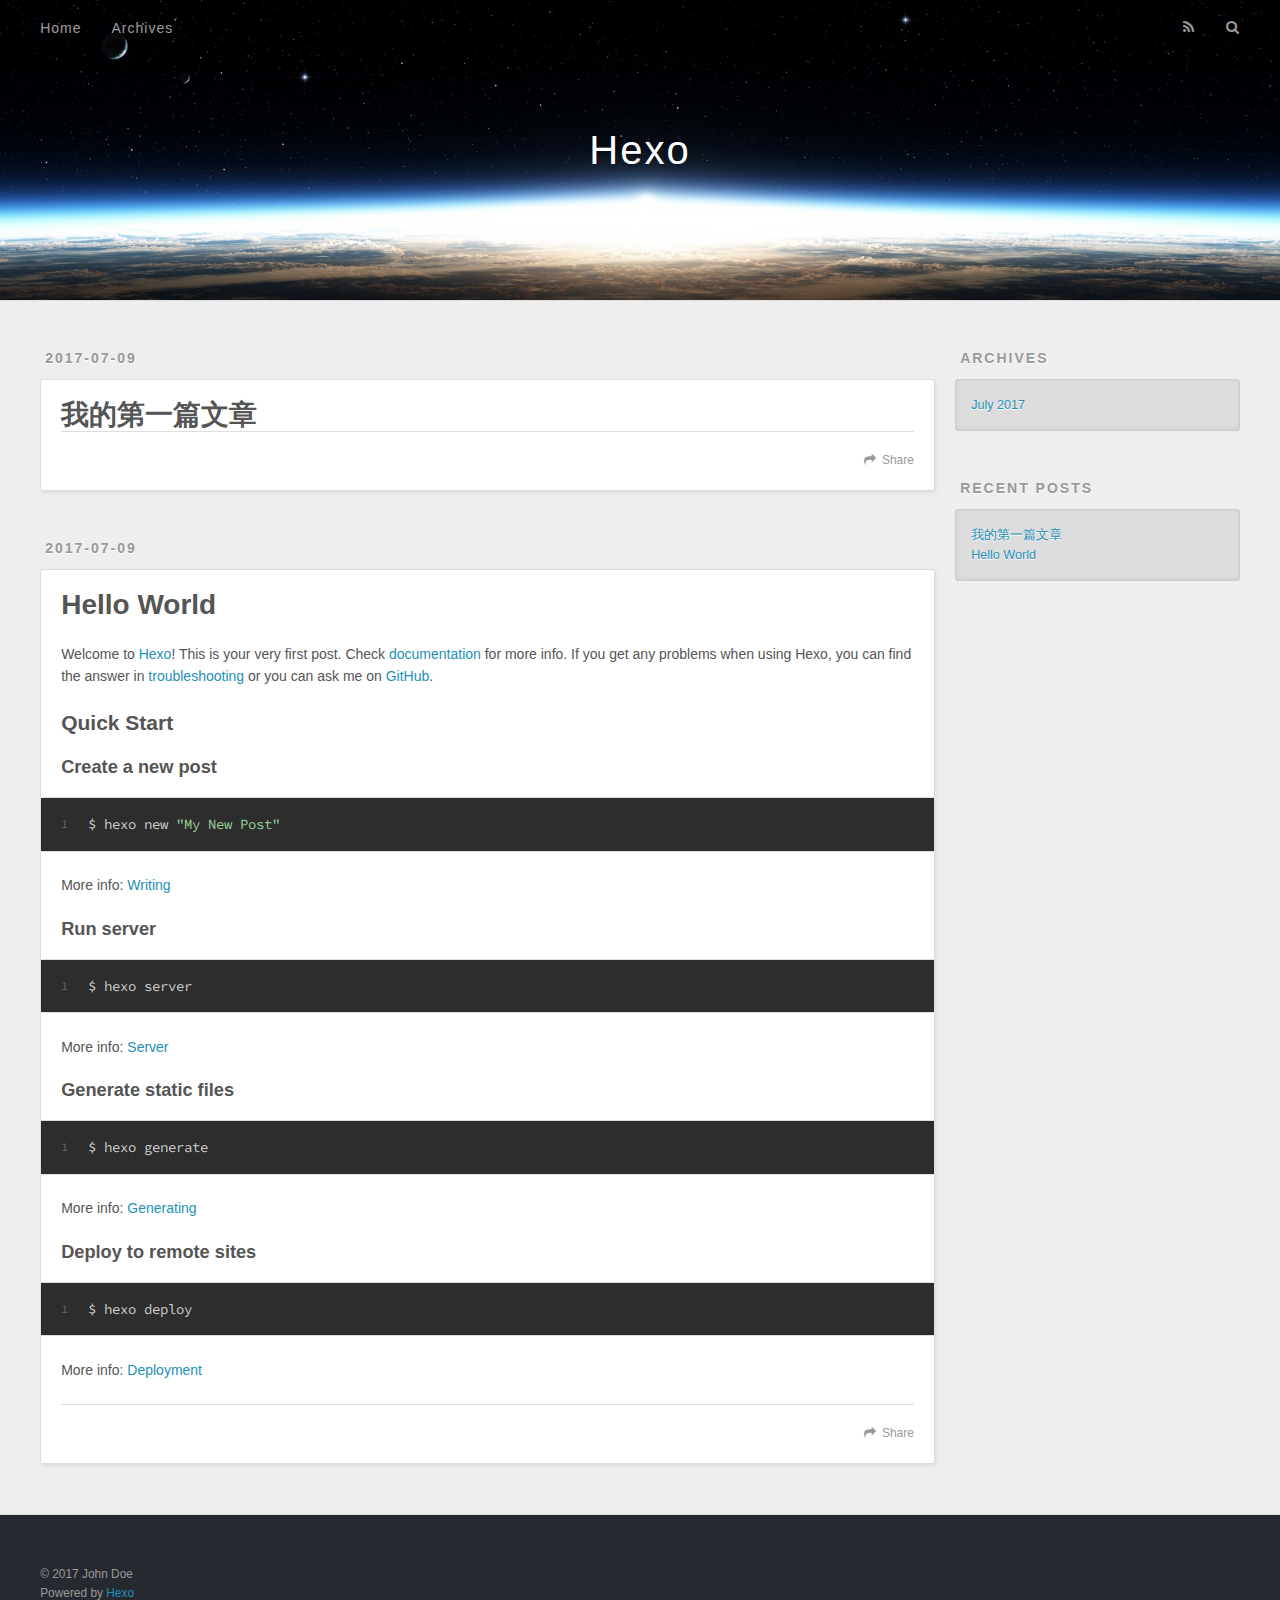
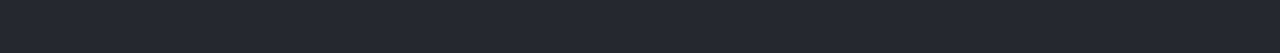
==== index.html @ f308d466 "Site updated: 2017-07-09 21:00:29" ====
<!DOCTYPE html>
<html>
<head>
  <meta charset="utf-8">
  
  <title>Hexo</title>
  <meta name="viewport" content="width=device-width, initial-scale=1, maximum-scale=1">
  <meta property="og:type" content="website">
<meta property="og:title" content="Hexo">
<meta property="og:url" content="http://yoursite.com/index.html">
<meta property="og:site_name" content="Hexo">
<meta name="twitter:card" content="summary">
<meta name="twitter:title" content="Hexo">
  
    <link rel="alternate" href="/atom.xml" title="Hexo" type="application/atom+xml">
  
  
    <link rel="icon" href="/favicon.png">
  
  
    <link href="//fonts.googleapis.com/css?family=Source+Code+Pro" rel="stylesheet" type="text/css">
  
  <link rel="stylesheet" href="/css/style.css">
  

</head>

<body>
  <div id="container">
    <div id="wrap">
      <header id="header">
  <div id="banner"></div>
  <div id="header-outer" class="outer">
    <div id="header-title" class="inner">
      <h1 id="logo-wrap">
        <a href="/" id="logo">Hexo</a>
      </h1>
      
    </div>
    <div id="header-inner" class="inner">
      <nav id="main-nav">
        <a id="main-nav-toggle" class="nav-icon"></a>
        
          <a class="main-nav-link" href="/">Home</a>
        
          <a class="main-nav-link" href="/archives">Archives</a>
        
      </nav>
      <nav id="sub-nav">
        
          <a id="nav-rss-link" class="nav-icon" href="/atom.xml" title="RSS Feed"></a>
        
        <a id="nav-search-btn" class="nav-icon" title="Search"></a>
      </nav>
      <div id="search-form-wrap">
        <form action="//google.com/search" method="get" accept-charset="UTF-8" class="search-form"><input type="search" name="q" class="search-form-input" placeholder="Search"><button type="submit" class="search-form-submit">&#xF002;</button><input type="hidden" name="sitesearch" value="http://yoursite.com"></form>
      </div>
    </div>
  </div>
</header>
      <div class="outer">
        <section id="main">
  
    <article id="post-我的第一篇文章" class="article article-type-post" itemscope itemprop="blogPost">
  <div class="article-meta">
    <a href="/2017/07/09/我的第一篇文章/" class="article-date">
  <time datetime="2017-07-09T12:51:48.000Z" itemprop="datePublished">2017-07-09</time>
</a>
    
  </div>
  <div class="article-inner">
    
    
      <header class="article-header">
        
  
    <h1 itemprop="name">
      <a class="article-title" href="/2017/07/09/我的第一篇文章/">我的第一篇文章</a>
    </h1>
  

      </header>
    
    <div class="article-entry" itemprop="articleBody">
      
        
      
    </div>
    <footer class="article-footer">
      <a data-url="http://yoursite.com/2017/07/09/我的第一篇文章/" data-id="cj4wpxkq30001ekuntbkq6k0v" class="article-share-link">Share</a>
      
      
    </footer>
  </div>
  
</article>


  
    <article id="post-hello-world" class="article article-type-post" itemscope itemprop="blogPost">
  <div class="article-meta">
    <a href="/2017/07/09/hello-world/" class="article-date">
  <time datetime="2017-07-09T12:48:19.215Z" itemprop="datePublished">2017-07-09</time>
</a>
    
  </div>
  <div class="article-inner">
    
    
      <header class="article-header">
        
  
    <h1 itemprop="name">
      <a class="article-title" href="/2017/07/09/hello-world/">Hello World</a>
    </h1>
  

      </header>
    
    <div class="article-entry" itemprop="articleBody">
      
        <p>Welcome to <a href="https://hexo.io/" target="_blank" rel="external">Hexo</a>! This is your very first post. Check <a href="https://hexo.io/docs/" target="_blank" rel="external">documentation</a> for more info. If you get any problems when using Hexo, you can find the answer in <a href="https://hexo.io/docs/troubleshooting.html" target="_blank" rel="external">troubleshooting</a> or you can ask me on <a href="https://github.com/hexojs/hexo/issues" target="_blank" rel="external">GitHub</a>.</p>
<h2 id="Quick-Start"><a href="#Quick-Start" class="headerlink" title="Quick Start"></a>Quick Start</h2><h3 id="Create-a-new-post"><a href="#Create-a-new-post" class="headerlink" title="Create a new post"></a>Create a new post</h3><figure class="highlight bash"><table><tr><td class="gutter"><pre><div class="line">1</div></pre></td><td class="code"><pre><div class="line">$ hexo new <span class="string">"My New Post"</span></div></pre></td></tr></table></figure>
<p>More info: <a href="https://hexo.io/docs/writing.html" target="_blank" rel="external">Writing</a></p>
<h3 id="Run-server"><a href="#Run-server" class="headerlink" title="Run server"></a>Run server</h3><figure class="highlight bash"><table><tr><td class="gutter"><pre><div class="line">1</div></pre></td><td class="code"><pre><div class="line">$ hexo server</div></pre></td></tr></table></figure>
<p>More info: <a href="https://hexo.io/docs/server.html" target="_blank" rel="external">Server</a></p>
<h3 id="Generate-static-files"><a href="#Generate-static-files" class="headerlink" title="Generate static files"></a>Generate static files</h3><figure class="highlight bash"><table><tr><td class="gutter"><pre><div class="line">1</div></pre></td><td class="code"><pre><div class="line">$ hexo generate</div></pre></td></tr></table></figure>
<p>More info: <a href="https://hexo.io/docs/generating.html" target="_blank" rel="external">Generating</a></p>
<h3 id="Deploy-to-remote-sites"><a href="#Deploy-to-remote-sites" class="headerlink" title="Deploy to remote sites"></a>Deploy to remote sites</h3><figure class="highlight bash"><table><tr><td class="gutter"><pre><div class="line">1</div></pre></td><td class="code"><pre><div class="line">$ hexo deploy</div></pre></td></tr></table></figure>
<p>More info: <a href="https://hexo.io/docs/deployment.html" target="_blank" rel="external">Deployment</a></p>

      
    </div>
    <footer class="article-footer">
      <a data-url="http://yoursite.com/2017/07/09/hello-world/" data-id="cj4wpxkpx0000ekunhow2mycp" class="article-share-link">Share</a>
      
      
    </footer>
  </div>
  
</article>


  

</section>
        
          <aside id="sidebar">
  
    

  
    

  
    
  
    
  <div class="widget-wrap">
    <h3 class="widget-title">Archives</h3>
    <div class="widget">
      <ul class="archive-list"><li class="archive-list-item"><a class="archive-list-link" href="/archives/2017/07/">July 2017</a></li></ul>
    </div>
  </div>


  
    
  <div class="widget-wrap">
    <h3 class="widget-title">Recent Posts</h3>
    <div class="widget">
      <ul>
        
          <li>
            <a href="/2017/07/09/我的第一篇文章/">我的第一篇文章</a>
          </li>
        
          <li>
            <a href="/2017/07/09/hello-world/">Hello World</a>
          </li>
        
      </ul>
    </div>
  </div>

  
</aside>
        
      </div>
      <footer id="footer">
  
  <div class="outer">
    <div id="footer-info" class="inner">
      &copy; 2017 John Doe<br>
      Powered by <a href="http://hexo.io/" target="_blank">Hexo</a>
    </div>
  </div>
</footer>
    </div>
    <nav id="mobile-nav">
  
    <a href="/" class="mobile-nav-link">Home</a>
  
    <a href="/archives" class="mobile-nav-link">Archives</a>
  
</nav>
    

<script src="//ajax.googleapis.com/ajax/libs/jquery/2.0.3/jquery.min.js"></script>


  <link rel="stylesheet" href="/fancybox/jquery.fancybox.css">
  <script src="/fancybox/jquery.fancybox.pack.js"></script>


<script src="/js/script.js"></script>

  </div>
</body>
</html>
---- css/style.css ----
body {
  width: 100%;
}
body:before,
body:after {
  content: "";
  display: table;
}
body:after {
  clear: both;
}
html,
body,
div,
span,
applet,
object,
iframe,
h1,
h2,
h3,
h4,
h5,
h6,
p,
blockquote,
pre,
a,
abbr,
acronym,
address,
big,
cite,
code,
del,
dfn,
em,
img,
ins,
kbd,
q,
s,
samp,
small,
strike,
strong,
sub,
sup,
tt,
var,
dl,
dt,
dd,
ol,
ul,
li,
fieldset,
form,
label,
legend,
table,
caption,
tbody,
tfoot,
thead,
tr,
th,
td {
  margin: 0;
  padding: 0;
  border: 0;
  outline: 0;
  font-weight: inherit;
  font-style: inherit;
  font-family: inherit;
  font-size: 100%;
  vertical-align: baseline;
}
body {
  line-height: 1;
  color: #000;
  background: #fff;
}
ol,
ul {
  list-style: none;
}
table {
  border-collapse: separate;
  border-spacing: 0;
  vertical-align: middle;
}
caption,
th,
td {
  text-align: left;
  font-weight: normal;
  vertical-align: middle;
}
a img {
  border: none;
}
input,
button {
  margin: 0;
  padding: 0;
}
input::-moz-focus-inner,
button::-moz-focus-inner {
  border: 0;
  padding: 0;
}
@font-face {
  font-family: FontAwesome;
  font-style: normal;
  font-weight: normal;
  src: url("fonts/fontawesome-webfont.eot?v=#4.0.3");
  src: url("fonts/fontawesome-webfont.eot?#iefix&v=#4.0.3") format("embedded-opentype"), url("fonts/fontawesome-webfont.woff?v=#4.0.3") format("woff"), url("fonts/fontawesome-webfont.ttf?v=#4.0.3") format("truetype"), url("fonts/fontawesome-webfont.svg#fontawesomeregular?v=#4.0.3") format("svg");
}
html,
body,
#container {
  height: 100%;
}
body {
  background: #eee;
  font: 14px "Helvetica Neue", Helvetica, Arial, sans-serif;
  -webkit-text-size-adjust: 100%;
}
.outer {
  max-width: 1220px;
  margin: 0 auto;
  padding: 0 20px;
}
.outer:before,
.outer:after {
  content: "";
  display: table;
}
.outer:after {
  clear: both;
}
.inner {
  display: inline;
  float: left;
  width: 98.33333333333333%;
  margin: 0 0.833333333333333%;
}
.left,
.alignleft {
  float: left;
}
.right,
.alignright {
  float: right;
}
.clear {
  clear: both;
}
#container {
  position: relative;
}
.mobile-nav-on {
  overflow: hidden;
}
#wrap {
  height: 100%;
  width: 100%;
  position: absolute;
  top: 0;
  left: 0;
  -webkit-transition: 0.2s ease-out;
  -moz-transition: 0.2s ease-out;
  -ms-transition: 0.2s ease-out;
  transition: 0.2s ease-out;
  z-index: 1;
  background: #eee;
}
.mobile-nav-on #wrap {
  left: 280px;
}
@media screen and (min-width: 768px) {
  #main {
    display: inline;
    float: left;
    width: 73.33333333333333%;
    margin: 0 0.833333333333333%;
  }
}
.article-date,
.article-category-link,
.archive-year,
.widget-title {
  text-decoration: none;
  text-transform: uppercase;
  letter-spacing: 2px;
  color: #999;
  margin-bottom: 1em;
  margin-left: 5px;
  line-height: 1em;
  text-shadow: 0 1px #fff;
  font-weight: bold;
}
.article-inner,
.archive-article-inner {
  background: #fff;
  -webkit-box-shadow: 1px 2px 3px #ddd;
  box-shadow: 1px 2px 3px #ddd;
  border: 1px solid #ddd;
  border-radius: 3px;
}
.article-entry h1,
.widget h1 {
  font-size: 2em;
}
.article-entry h2,
.widget h2 {
  font-size: 1.5em;
}
.article-entry h3,
.widget h3 {
  font-size: 1.3em;
}
.article-entry h4,
.widget h4 {
  font-size: 1.2em;
}
.article-entry h5,
.widget h5 {
  font-size: 1em;
}
.article-entry h6,
.widget h6 {
  font-size: 1em;
  color: #999;
}
.article-entry hr,
.widget hr {
  border: 1px dashed #ddd;
}
.article-entry strong,
.widget strong {
  font-weight: bold;
}
.article-entry em,
.widget em,
.article-entry cite,
.widget cite {
  font-style: italic;
}
.article-entry sup,
.widget sup,
.article-entry sub,
.widget sub {
  font-size: 0.75em;
  line-height: 0;
  position: relative;
  vertical-align: baseline;
}
.article-entry sup,
.widget sup {
  top: -0.5em;
}
.article-entry sub,
.widget sub {
  bottom: -0.2em;
}
.article-entry small,
.widget small {
  font-size: 0.85em;
}
.article-entry acronym,
.widget acronym,
.article-entry abbr,
.widget abbr {
  border-bottom: 1px dotted;
}
.article-entry ul,
.widget ul,
.article-entry ol,
.widget ol,
.article-entry dl,
.widget dl {
  margin: 0 20px;
  line-height: 1.6em;
}
.article-entry ul ul,
.widget ul ul,
.article-entry ol ul,
.widget ol ul,
.article-entry ul ol,
.widget ul ol,
.article-entry ol ol,
.widget ol ol {
  margin-top: 0;
  margin-bottom: 0;
}
.article-entry ul,
.widget ul {
  list-style: disc;
}
.article-entry ol,
.widget ol {
  list-style: decimal;
}
.article-entry dt,
.widget dt {
  font-weight: bold;
}
#header {
  height: 300px;
  position: relative;
  border-bottom: 1px solid #ddd;
}
#header:before,
#header:after {
  content: "";
  position: absolute;
  left: 0;
  right: 0;
  height: 40px;
}
#header:before {
  top: 0;
  background: -webkit-linear-gradient(rgba(0,0,0,0.2), transparent);
  background: -moz-linear-gradient(rgba(0,0,0,0.2), transparent);
  background: -ms-linear-gradient(rgba(0,0,0,0.2), transparent);
  background: linear-gradient(rgba(0,0,0,0.2), transparent);
}
#header:after {
  bottom: 0;
  background: -webkit-linear-gradient(transparent, rgba(0,0,0,0.2));
  background: -moz-linear-gradient(transparent, rgba(0,0,0,0.2));
  background: -ms-linear-gradient(transparent, rgba(0,0,0,0.2));
  background: linear-gradient(transparent, rgba(0,0,0,0.2));
}
#header-outer {
  height: 100%;
  position: relative;
}
#header-inner {
  position: relative;
  overflow: hidden;
}
#banner {
  position: absolute;
  top: 0;
  left: 0;
  width: 100%;
  height: 100%;
  background: url("images/banner.jpg") center #000;
  -webkit-background-size: cover;
  -moz-background-size: cover;
  background-size: cover;
  z-index: -1;
}
#header-title {
  text-align: center;
  height: 40px;
  position: absolute;
  top: 50%;
  left: 0;
  margin-top: -20px;
}
#logo,
#subtitle {
  text-decoration: none;
  color: #fff;
  font-weight: 300;
  text-shadow: 0 1px 4px rgba(0,0,0,0.3);
}
#logo {
  font-size: 40px;
  line-height: 40px;
  letter-spacing: 2px;
}
#subtitle {
  font-size: 16px;
  line-height: 16px;
  letter-spacing: 1px;
}
#subtitle-wrap {
  margin-top: 16px;
}
#main-nav {
  float: left;
  margin-left: -15px;
}
.nav-icon,
.main-nav-link {
  float: left;
  color: #fff;
  opacity: 0.6;
  text-decoration: none;
  text-shadow: 0 1px rgba(0,0,0,0.2);
  -webkit-transition: opacity 0.2s;
  -moz-transition: opacity 0.2s;
  -ms-transition: opacity 0.2s;
  transition: opacity 0.2s;
  display: block;
  padding: 20px 15px;
}
.nav-icon:hover,
.main-nav-link:hover {
  opacity: 1;
}
.nav-icon {
  font-family: FontAwesome;
  text-align: center;
  font-size: 14px;
  width: 14px;
  height: 14px;
  padding: 20px 15px;
  position: relative;
  cursor: pointer;
}
.main-nav-link {
  font-weight: 300;
  letter-spacing: 1px;
}
@media screen and (max-width: 479px) {
  .main-nav-link {
    display: none;
  }
}
#main-nav-toggle {
  display: none;
}
#main-nav-toggle:before {
  content: "\f0c9";
}
@media screen and (max-width: 479px) {
  #main-nav-toggle {
    display: block;
  }
}
#sub-nav {
  float: right;
  margin-right: -15px;
}
#nav-rss-link:before {
  content: "\f09e";
}
#nav-search-btn:before {
  content: "\f002";
}
#search-form-wrap {
  position: absolute;
  top: 15px;
  width: 150px;
  height: 30px;
  right: -150px;
  opacity: 0;
  -webkit-transition: 0.2s ease-out;
  -moz-transition: 0.2s ease-out;
  -ms-transition: 0.2s ease-out;
  transition: 0.2s ease-out;
}
#search-form-wrap.on {
  opacity: 1;
  right: 0;
}
@media screen and (max-width: 479px) {
  #search-form-wrap {
    width: 100%;
    right: -100%;
  }
}
.search-form {
  position: absolute;
  top: 0;
  left: 0;
  right: 0;
  background: #fff;
  padding: 5px 15px;
  border-radius: 15px;
  -webkit-box-shadow: 0 0 10px rgba(0,0,0,0.3);
  box-shadow: 0 0 10px rgba(0,0,0,0.3);
}
.search-form-input {
  border: none;
  background: none;
  color: #555;
  width: 100%;
  font: 13px "Helvetica Neue", Helvetica, Arial, sans-serif;
  outline: none;
}
.search-form-input::-webkit-search-results-decoration,
.search-form-input::-webkit-search-cancel-button {
  -webkit-appearance: none;
}
.search-form-submit {
  position: absolute;
  top: 50%;
  right: 10px;
  margin-top: -7px;
  font: 13px FontAwesome;
  border: none;
  background: none;
  color: #bbb;
  cursor: pointer;
}
.search-form-submit:hover,
.search-form-submit:focus {
  color: #777;
}
.article {
  margin: 50px 0;
}
.article-inner {
  overflow: hidden;
}
.article-meta:before,
.article-meta:after {
  content: "";
  display: table;
}
.article-meta:after {
  clear: both;
}
.article-date {
  float: left;
}
.article-category {
  float: left;
  line-height: 1em;
  color: #ccc;
  text-shadow: 0 1px #fff;
  margin-left: 8px;
}
.article-category:before {
  content: "\2022";
}
.article-category-link {
  margin: 0 12px 1em;
}
.article-header {
  padding: 20px 20px 0;
}
.article-title {
  text-decoration: none;
  font-size: 2em;
  font-weight: bold;
  color: #555;
  line-height: 1.1em;
  -webkit-transition: color 0.2s;
  -moz-transition: color 0.2s;
  -ms-transition: color 0.2s;
  transition: color 0.2s;
}
a.article-title:hover {
  color: #258fb8;
}
.article-entry {
  color: #555;
  padding: 0 20px;
}
.article-entry:before,
.article-entry:after {
  content: "";
  display: table;
}
.article-entry:after {
  clear: both;
}
.article-entry p,
.article-entry table {
  line-height: 1.6em;
  margin: 1.6em 0;
}
.article-entry h1,
.article-entry h2,
.article-entry h3,
.article-entry h4,
.article-entry h5,
.article-entry h6 {
  font-weight: bold;
}
.article-entry h1,
.article-entry h2,
.article-entry h3,
.article-entry h4,
.article-entry h5,
.article-entry h6 {
  line-height: 1.1em;
  margin: 1.1em 0;
}
.article-entry a {
  color: #258fb8;
  text-decoration: none;
}
.article-entry a:hover {
  text-decoration: underline;
}
.article-entry ul,
.article-entry ol,
.article-entry dl {
  margin-top: 1.6em;
  margin-bottom: 1.6em;
}
.article-entry img,
.article-entry video {
  max-width: 100%;
  height: auto;
  display: block;
  margin: auto;
}
.article-entry iframe {
  border: none;
}
.article-entry table {
  width: 100%;
  border-collapse: collapse;
  border-spacing: 0;
}
.article-entry th {
  font-weight: bold;
  border-bottom: 3px solid #ddd;
  padding-bottom: 0.5em;
}
.article-entry td {
  border-bottom: 1px solid #ddd;
  padding: 10px 0;
}
.article-entry blockquote {
  font-family: Georgia, "Times New Roman", serif;
  font-size: 1.4em;
  margin: 1.6em 20px;
  text-align: center;
}
.article-entry blockquote footer {
  font-size: 14px;
  margin: 1.6em 0;
  font-family: "Helvetica Neue", Helvetica, Arial, sans-serif;
}
.article-entry blockquote footer cite:before {
  content: "—";
  padding: 0 0.5em;
}
.article-entry .pullquote {
  text-align: left;
  width: 45%;
  margin: 0;
}
.article-entry .pullquote.left {
  margin-left: 0.5em;
  margin-right: 1em;
}
.article-entry .pullquote.right {
  margin-right: 0.5em;
  margin-left: 1em;
}
.article-entry .caption {
  color: #999;
  display: block;
  font-size: 0.9em;
  margin-top: 0.5em;
  position: relative;
  text-align: center;
}
.article-entry .video-container {
  position: relative;
  padding-top: 56.25%;
  height: 0;
  overflow: hidden;
}
.article-entry .video-container iframe,
.article-entry .video-container object,
.article-entry .video-container embed {
  position: absolute;
  top: 0;
  left: 0;
  width: 100%;
  height: 100%;
  margin-top: 0;
}
.article-more-link a {
  display: inline-block;
  line-height: 1em;
  padding: 6px 15px;
  border-radius: 15px;
  background: #eee;
  color: #999;
  text-shadow: 0 1px #fff;
  text-decoration: none;
}
.article-more-link a:hover {
  background: #258fb8;
  color: #fff;
  text-decoration: none;
  text-shadow: 0 1px #1e7293;
}
.article-footer {
  font-size: 0.85em;
  line-height: 1.6em;
  border-top: 1px solid #ddd;
  padding-top: 1.6em;
  margin: 0 20px 20px;
}
.article-footer:before,
.article-footer:after {
  content: "";
  display: table;
}
.article-footer:after {
  clear: both;
}
.article-footer a {
  color: #999;
  text-decoration: none;
}
.article-footer a:hover {
  color: #555;
}
.article-tag-list-item {
  float: left;
  margin-right: 10px;
}
.article-tag-list-link:before {
  content: "#";
}
.article-comment-link {
  float: right;
}
.article-comment-link:before {
  content: "\f075";
  font-family: FontAwesome;
  padding-right: 8px;
}
.article-share-link {
  cursor: pointer;
  float: right;
  margin-left: 20px;
}
.article-share-link:before {
  content: "\f064";
  font-family: FontAwesome;
  padding-right: 6px;
}
#article-nav {
  position: relative;
}
#article-nav:before,
#article-nav:after {
  content: "";
  display: table;
}
#article-nav:after {
  clear: both;
}
@media screen and (min-width: 768px) {
  #article-nav {
    margin: 50px 0;
  }
  #article-nav:before {
    width: 8px;
    height: 8px;
    position: absolute;
    top: 50%;
    left: 50%;
    margin-top: -4px;
    margin-left: -4px;
    content: "";
    border-radius: 50%;
    background: #ddd;
    -webkit-box-shadow: 0 1px 2px #fff;
    box-shadow: 0 1px 2px #fff;
  }
}
.article-nav-link-wrap {
  text-decoration: none;
  text-shadow: 0 1px #fff;
  color: #999;
  -webkit-box-sizing: border-box;
  -moz-box-sizing: border-box;
  box-sizing: border-box;
  margin-top: 50px;
  text-align: center;
  display: block;
}
.article-nav-link-wrap:hover {
  color: #555;
}
@media screen and (min-width: 768px) {
  .article-nav-link-wrap {
    width: 50%;
    margin-top: 0;
  }
}
@media screen and (min-width: 768px) {
  #article-nav-newer {
    float: left;
    text-align: right;
    padding-right: 20px;
  }
}
@media screen and (min-width: 768px) {
  #article-nav-older {
    float: right;
    text-align: left;
    padding-left: 20px;
  }
}
.article-nav-caption {
  text-transform: uppercase;
  letter-spacing: 2px;
  color: #ddd;
  line-height: 1em;
  font-weight: bold;
}
#article-nav-newer .article-nav-caption {
  margin-right: -2px;
}
.article-nav-title {
  font-size: 0.85em;
  line-height: 1.6em;
  margin-top: 0.5em;
}
.article-share-box {
  position: absolute;
  display: none;
  background: #fff;
  -webkit-box-shadow: 1px 2px 10px rgba(0,0,0,0.2);
  box-shadow: 1px 2px 10px rgba(0,0,0,0.2);
  border-radius: 3px;
  margin-left: -145px;
  overflow: hidden;
  z-index: 1;
}
.article-share-box.on {
  display: block;
}
.article-share-input {
  width: 100%;
  background: none;
  -webkit-box-sizing: border-box;
  -moz-box-sizing: border-box;
  box-sizing: border-box;
  font: 14px "Helvetica Neue", Helvetica, Arial, sans-serif;
  padding: 0 15px;
  color: #555;
  outline: none;
  border: 1px solid #ddd;
  border-radius: 3px 3px 0 0;
  height: 36px;
  line-height: 36px;
}
.article-share-links {
  background: #eee;
}
.article-share-links:before,
.article-share-links:after {
  content: "";
  display: table;
}
.article-share-links:after {
  clear: both;
}
.article-share-twitter,
.article-share-facebook,
.article-share-pinterest,
.article-share-google {
  width: 50px;
  height: 36px;
  display: block;
  float: left;
  position: relative;
  color: #999;
  text-shadow: 0 1px #fff;
}
.article-share-twitter:before,
.article-share-facebook:before,
.article-share-pinterest:before,
.article-share-google:before {
  font-size: 20px;
  font-family: FontAwesome;
  width: 20px;
  height: 20px;
  position: absolute;
  top: 50%;
  left: 50%;
  margin-top: -10px;
  margin-left: -10px;
  text-align: center;
}
.article-share-twitter:hover,
.article-share-facebook:hover,
.article-share-pinterest:hover,
.article-share-google:hover {
  color: #fff;
}
.article-share-twitter:before {
  content: "\f099";
}
.article-share-twitter:hover {
  background: #00aced;
  text-shadow: 0 1px #008abe;
}
.article-share-facebook:before {
  content: "\f09a";
}
.article-share-facebook:hover {
  background: #3b5998;
  text-shadow: 0 1px #2f477a;
}
.article-share-pinterest:before {
  content: "\f0d2";
}
.article-share-pinterest:hover {
  background: #cb2027;
  text-shadow: 0 1px #a21a1f;
}
.article-share-google:before {
  content: "\f0d5";
}
.article-share-google:hover {
  background: #dd4b39;
  text-shadow: 0 1px #be3221;
}
.article-gallery {
  background: #000;
  position: relative;
}
.article-gallery-photos {
  position: relative;
  overflow: hidden;
}
.article-gallery-img {
  display: none;
  max-width: 100%;
}
.article-gallery-img:first-child {
  display: block;
}
.article-gallery-img.loaded {
  position: absolute;
  display: block;
}
.article-gallery-img img {
  display: block;
  max-width: 100%;
  margin: 0 auto;
}
#comments {
  background: #fff;
  -webkit-box-shadow: 1px 2px 3px #ddd;
  box-shadow: 1px 2px 3px #ddd;
  padding: 20px;
  border: 1px solid #ddd;
  border-radius: 3px;
  margin: 50px 0;
}
#comments a {
  color: #258fb8;
}
.archives-wrap {
  margin: 50px 0;
}
.archives:before,
.archives:after {
  content: "";
  display: table;
}
.archives:after {
  clear: both;
}
.archive-year-wrap {
  margin-bottom: 1em;
}
.archives {
  -webkit-column-gap: 10px;
  -moz-column-gap: 10px;
  column-gap: 10px;
}
@media screen and (min-width: 480px) and (max-width: 767px) {
  .archives {
    -webkit-column-count: 2;
    -moz-column-count: 2;
    column-count: 2;
  }
}
@media screen and (min-width: 768px) {
  .archives {
    -webkit-column-count: 3;
    -moz-column-count: 3;
    column-count: 3;
  }
}
.archive-article {
  -webkit-column-break-inside: avoid;
  page-break-inside: avoid;
  overflow: hidden;
  break-inside: avoid-column;
}
.archive-article-inner {
  padding: 10px;
  margin-bottom: 15px;
}
.archive-article-title {
  text-decoration: none;
  font-weight: bold;
  color: #555;
  -webkit-transition: color 0.2s;
  -moz-transition: color 0.2s;
  -ms-transition: color 0.2s;
  transition: color 0.2s;
  line-height: 1.6em;
}
.archive-article-title:hover {
  color: #258fb8;
}
.archive-article-footer {
  margin-top: 1em;
}
.archive-article-date {
  color: #999;
  text-decoration: none;
  font-size: 0.85em;
  line-height: 1em;
  margin-bottom: 0.5em;
  display: block;
}
#page-nav {
  margin: 50px auto;
  background: #fff;
  -webkit-box-shadow: 1px 2px 3px #ddd;
  box-shadow: 1px 2px 3px #ddd;
  border: 1px solid #ddd;
  border-radius: 3px;
  text-align: center;
  color: #999;
  overflow: hidden;
}
#page-nav:before,
#page-nav:after {
  content: "";
  display: table;
}
#page-nav:after {
  clear: both;
}
#page-nav a,
#page-nav span {
  padding: 10px 20px;
  line-height: 1;
  height: 2ex;
}
#page-nav a {
  color: #999;
  text-decoration: none;
}
#page-nav a:hover {
  background: #999;
  color: #fff;
}
#page-nav .prev {
  float: left;
}
#page-nav .next {
  float: right;
}
#page-nav .page-number {
  display: inline-block;
}
@media screen and (max-width: 479px) {
  #page-nav .page-number {
    display: none;
  }
}
#page-nav .current {
  color: #555;
  font-weight: bold;
}
#page-nav .space {
  color: #ddd;
}
#footer {
  background: #262a30;
  padding: 50px 0;
  border-top: 1px solid #ddd;
  color: #999;
}
#footer a {
  color: #258fb8;
  text-decoration: none;
}
#footer a:hover {
  text-decoration: underline;
}
#footer-info {
  line-height: 1.6em;
  font-size: 0.85em;
}
.article-entry pre,
.article-entry .highlight {
  background: #2d2d2d;
  margin: 0 -20px;
  padding: 15px 20px;
  border-style: solid;
  border-color: #ddd;
  border-width: 1px 0;
  overflow: auto;
  color: #ccc;
  line-height: 22.400000000000002px;
}
.article-entry .highlight .gutter pre,
.article-entry .gist .gist-file .gist-data .line-numbers {
  color: #666;
  font-size: 0.85em;
}
.article-entry pre,
.article-entry code {
  font-family: "Source Code Pro", Consolas, Monaco, Menlo, Consolas, monospace;
}
.article-entry code {
  background: #eee;
  text-shadow: 0 1px #fff;
  padding: 0 0.3em;
}
.article-entry pre code {
  background: none;
  text-shadow: none;
  padding: 0;
}
.article-entry .highlight pre {
  border: none;
  margin: 0;
  padding: 0;
}
.article-entry .highlight table {
  margin: 0;
  width: auto;
}
.article-entry .highlight td {
  border: none;
  padding: 0;
}
.article-entry .highlight figcaption {
  font-size: 0.85em;
  color: #999;
  line-height: 1em;
  margin-bottom: 1em;
}
.article-entry .highlight figcaption:before,
.article-entry .highlight figcaption:after {
  content: "";
  display: table;
}
.article-entry .highlight figcaption:after {
  clear: both;
}
.article-entry .highlight figcaption a {
  float: right;
}
.article-entry .highlight .gutter pre {
  text-align: right;
  padding-right: 20px;
}
.article-entry .highlight .line {
  height: 22.400000000000002px;
}
.article-entry .highlight .line.marked {
  background: #515151;
}
.article-entry .gist {
  margin: 0 -20px;
  border-style: solid;
  border-color: #ddd;
  border-width: 1px 0;
  background: #2d2d2d;
  padding: 15px 20px 15px 0;
}
.article-entry .gist .gist-file {
  border: none;
  font-family: "Source Code Pro", Consolas, Monaco, Menlo, Consolas, monospace;
  margin: 0;
}
.article-entry .gist .gist-file .gist-data {
  background: none;
  border: none;
}
.article-entry .gist .gist-file .gist-data .line-numbers {
  background: none;
  border: none;
  padding: 0 20px 0 0;
}
.article-entry .gist .gist-file .gist-data .line-data {
  padding: 0 !important;
}
.article-entry .gist .gist-file .highlight {
  margin: 0;
  padding: 0;
  border: none;
}
.article-entry .gist .gist-file .gist-meta {
  background: #2d2d2d;
  color: #999;
  font: 0.85em "Helvetica Neue", Helvetica, Arial, sans-serif;
  text-shadow: 0 0;
  padding: 0;
  margin-top: 1em;
  margin-left: 20px;
}
.article-entry .gist .gist-file .gist-meta a {
  color: #258fb8;
  font-weight: normal;
}
.article-entry .gist .gist-file .gist-meta a:hover {
  text-decoration: underline;
}
pre .comment,
pre .title {
  color: #999;
}
pre .variable,
pre .attribute,
pre .tag,
pre .regexp,
pre .ruby .constant,
pre .xml .tag .title,
pre .xml .pi,
pre .xml .doctype,
pre .html .doctype,
pre .css .id,
pre .css .class,
pre .css .pseudo {
  color: #f2777a;
}
pre .number,
pre .preprocessor,
pre .built_in,
pre .literal,
pre .params,
pre .constant {
  color: #f99157;
}
pre .class,
pre .ruby .class .title,
pre .css .rules .attribute {
  color: #9c9;
}
pre .string,
pre .value,
pre .inheritance,
pre .header,
pre .ruby .symbol,
pre .xml .cdata {
  color: #9c9;
}
pre .css .hexcolor {
  color: #6cc;
}
pre .function,
pre .python .decorator,
pre .python .title,
pre .ruby .function .title,
pre .ruby .title .keyword,
pre .perl .sub,
pre .javascript .title,
pre .coffeescript .title {
  color: #69c;
}
pre .keyword,
pre .javascript .function {
  color: #c9c;
}
@media screen and (max-width: 479px) {
  #mobile-nav {
    position: absolute;
    top: 0;
    left: 0;
    width: 280px;
    height: 100%;
    background: #191919;
    border-right: 1px solid #fff;
  }
}
@media screen and (max-width: 479px) {
  .mobile-nav-link {
    display: block;
    color: #999;
    text-decoration: none;
    padding: 15px 20px;
    font-weight: bold;
  }
  .mobile-nav-link:hover {
    color: #fff;
  }
}
@media screen and (min-width: 768px) {
  #sidebar {
    display: inline;
    float: left;
    width: 23.333333333333332%;
    margin: 0 0.833333333333333%;
  }
}
.widget-wrap {
  margin: 50px 0;
}
.widget {
  color: #777;
  text-shadow: 0 1px #fff;
  background: #ddd;
  -webkit-box-shadow: 0 -1px 4px #ccc inset;
  box-shadow: 0 -1px 4px #ccc inset;
  border: 1px solid #ccc;
  padding: 15px;
  border-radius: 3px;
}
.widget a {
  color: #258fb8;
  text-decoration: none;
}
.widget a:hover {
  text-decoration: underline;
}
.widget ul ul,
.widget ol ul,
.widget dl ul,
.widget ul ol,
.widget ol ol,
.widget dl ol,
.widget ul dl,
.widget ol dl,
.widget dl dl {
  margin-left: 15px;
  list-style: disc;
}
.widget {
  line-height: 1.6em;
  word-wrap: break-word;
  font-size: 0.9em;
}
.widget ul,
.widget ol {
  list-style: none;
  margin: 0;
}
.widget ul ul,
.widget ol ul,
.widget ul ol,
.widget ol ol {
  margin: 0 20px;
}
.widget ul ul,
.widget ol ul {
  list-style: disc;
}
.widget ul ol,
.widget ol ol {
  list-style: decimal;
}
.category-list-count,
.tag-list-count,
.archive-list-count {
  padding-left: 5px;
  color: #999;
  font-size: 0.85em;
}
.category-list-count:before,
.tag-list-count:before,
.archive-list-count:before {
  content: "(";
}
.category-list-count:after,
.tag-list-count:after,
.archive-list-count:after {
  content: ")";
}
.tagcloud a {
  margin-right: 5px;
  display: inline-block;
}
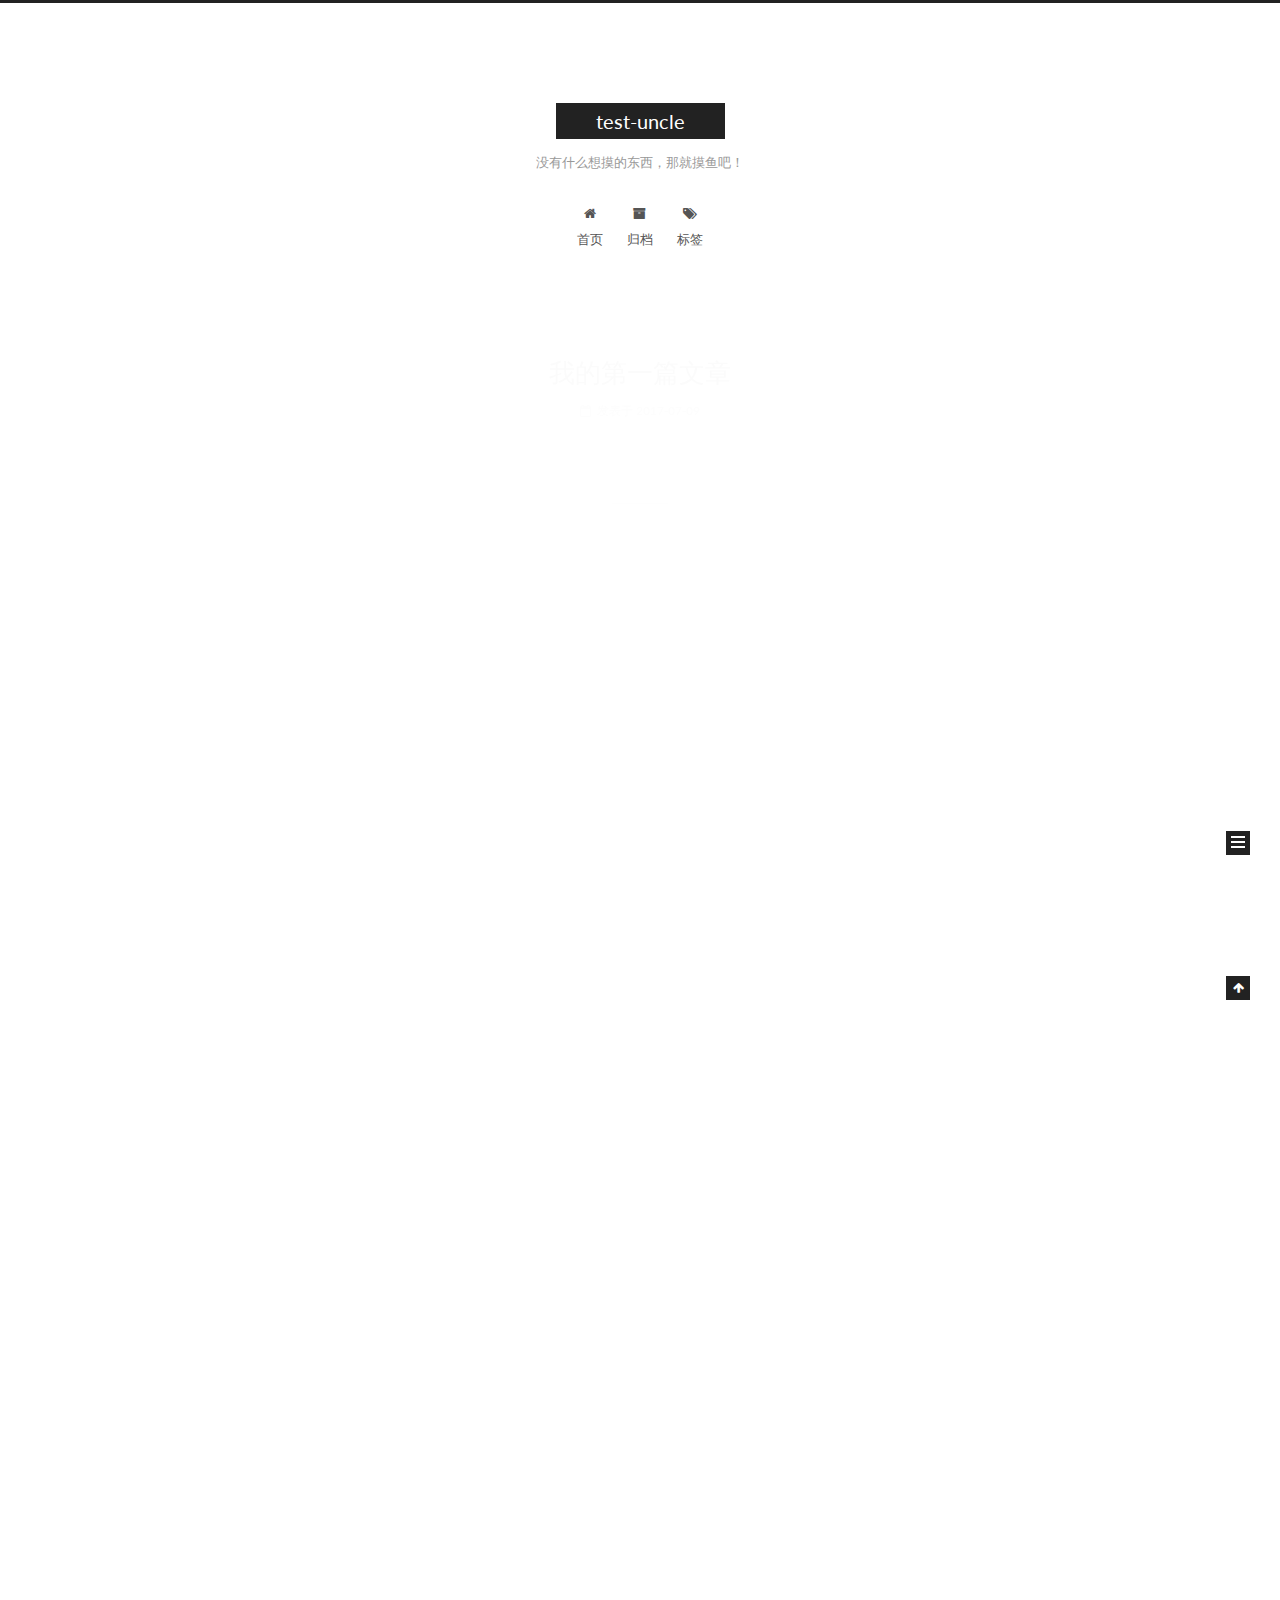
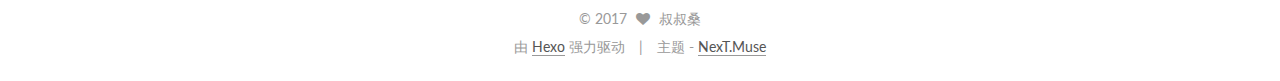
==== commit 5a0d38d0: "Site updated: 2017-07-14 21:31:42" ====
--- a/index.html
+++ b/index.html
@@ -1,125 +1,441 @@
-<!DOCTYPE html>
-<html>
+<!doctype html>
+
+
+
+  
+
+
+<html class="theme-next muse use-motion" lang="zh-Hans">
 <head>
-  <meta charset="utf-8">
-  
-  <title>Hexo</title>
-  <meta name="viewport" content="width=device-width, initial-scale=1, maximum-scale=1">
-  <meta property="og:type" content="website">
-<meta property="og:title" content="Hexo">
+  <meta charset="UTF-8"/>
+<meta http-equiv="X-UA-Compatible" content="IE=edge" />
+<meta name="viewport" content="width=device-width, initial-scale=1, maximum-scale=1"/>
+
+
+
+
+
+
+
+
+
+<meta http-equiv="Cache-Control" content="no-transform" />
+<meta http-equiv="Cache-Control" content="no-siteapp" />
+
+
+
+
+
+
+
+
+
+
+
+
+
+
+
+  
+  
+  <link href="/lib/fancybox/source/jquery.fancybox.css?v=2.1.5" rel="stylesheet" type="text/css" />
+
+
+
+
+  
+  
+  
+  
+
+  
+    
+    
+  
+
+  
+
+  
+
+  
+
+  
+
+  
+    
+    
+    <link href="//fonts.googleapis.com/css?family=Lato:300,300italic,400,400italic,700,700italic&subset=latin,latin-ext" rel="stylesheet" type="text/css">
+  
+
+
+
+
+
+
+<link href="/lib/font-awesome/css/font-awesome.min.css?v=4.6.2" rel="stylesheet" type="text/css" />
+
+<link href="/css/main.css?v=5.1.1" rel="stylesheet" type="text/css" />
+
+
+  <meta name="keywords" content="Hexo, NexT" />
+
+
+
+
+
+
+
+
+  <link rel="shortcut icon" type="image/x-icon" href="/favicon.ico?v=5.1.1" />
+
+
+
+
+
+
+<meta name="description" content="划水博">
+<meta property="og:type" content="website">
+<meta property="og:title" content="test-uncle">
 <meta property="og:url" content="http://yoursite.com/index.html">
-<meta property="og:site_name" content="Hexo">
+<meta property="og:site_name" content="test-uncle">
+<meta property="og:description" content="划水博">
 <meta name="twitter:card" content="summary">
-<meta name="twitter:title" content="Hexo">
-  
-    <link rel="alternate" href="/atom.xml" title="Hexo" type="application/atom+xml">
-  
-  
-    <link rel="icon" href="/favicon.png">
-  
-  
-    <link href="//fonts.googleapis.com/css?family=Source+Code+Pro" rel="stylesheet" type="text/css">
-  
-  <link rel="stylesheet" href="/css/style.css">
-  
+<meta name="twitter:title" content="test-uncle">
+<meta name="twitter:description" content="划水博">
+
+
+
+<script type="text/javascript" id="hexo.configurations">
+  var NexT = window.NexT || {};
+  var CONFIG = {
+    root: '/',
+    scheme: 'Muse',
+    sidebar: {"position":"left","display":"post","offset":12,"offset_float":0,"b2t":false,"scrollpercent":false},
+    fancybox: true,
+    motion: true,
+    duoshuo: {
+      userId: '0',
+      author: '博主'
+    },
+    algolia: {
+      applicationID: '',
+      apiKey: '',
+      indexName: '',
+      hits: {"per_page":10},
+      labels: {"input_placeholder":"Search for Posts","hits_empty":"We didn't find any results for the search: ${query}","hits_stats":"${hits} results found in ${time} ms"}
+    }
+  };
+</script>
+
+
+
+  <link rel="canonical" href="http://yoursite.com/"/>
+
+
+
+
+
+  <title>test-uncle</title>
+  
+
+
+
+
+
+
+
+
+
+
+
+
+
 
 </head>
 
-<body>
-  <div id="container">
-    <div id="wrap">
-      <header id="header">
-  <div id="banner"></div>
-  <div id="header-outer" class="outer">
-    <div id="header-title" class="inner">
-      <h1 id="logo-wrap">
-        <a href="/" id="logo">Hexo</a>
-      </h1>
-      
-    </div>
-    <div id="header-inner" class="inner">
-      <nav id="main-nav">
-        <a id="main-nav-toggle" class="nav-icon"></a>
-        
-          <a class="main-nav-link" href="/">Home</a>
-        
-          <a class="main-nav-link" href="/archives">Archives</a>
-        
-      </nav>
-      <nav id="sub-nav">
-        
-          <a id="nav-rss-link" class="nav-icon" href="/atom.xml" title="RSS Feed"></a>
-        
-        <a id="nav-search-btn" class="nav-icon" title="Search"></a>
-      </nav>
-      <div id="search-form-wrap">
-        <form action="//google.com/search" method="get" accept-charset="UTF-8" class="search-form"><input type="search" name="q" class="search-form-input" placeholder="Search"><button type="submit" class="search-form-submit">&#xF002;</button><input type="hidden" name="sitesearch" value="http://yoursite.com"></form>
-      </div>
-    </div>
+<body itemscope itemtype="http://schema.org/WebPage" lang="zh-Hans">
+
+  
+  
+    
+  
+
+  <div class="container sidebar-position-left 
+   page-home 
+ ">
+    <div class="headband"></div>
+
+    <header id="header" class="header" itemscope itemtype="http://schema.org/WPHeader">
+      <div class="header-inner"><div class="site-brand-wrapper">
+  <div class="site-meta ">
+    
+
+    <div class="custom-logo-site-title">
+      <a href="/"  class="brand" rel="start">
+        <span class="logo-line-before"><i></i></span>
+        <span class="site-title">test-uncle</span>
+        <span class="logo-line-after"><i></i></span>
+      </a>
+    </div>
+      
+        <p class="site-subtitle">没有什么想摸的东西，那就摸鱼吧！</p>
+      
   </div>
-</header>
-      <div class="outer">
-        <section id="main">
-  
-    <article id="post-我的第一篇文章" class="article article-type-post" itemscope itemprop="blogPost">
-  <div class="article-meta">
-    <a href="/2017/07/09/我的第一篇文章/" class="article-date">
-  <time datetime="2017-07-09T12:51:48.000Z" itemprop="datePublished">2017-07-09</time>
-</a>
-    
+
+  <div class="site-nav-toggle">
+    <button>
+      <span class="btn-bar"></span>
+      <span class="btn-bar"></span>
+      <span class="btn-bar"></span>
+    </button>
   </div>
-  <div class="article-inner">
-    
-    
-      <header class="article-header">
-        
-  
-    <h1 itemprop="name">
-      <a class="article-title" href="/2017/07/09/我的第一篇文章/">我的第一篇文章</a>
-    </h1>
-  
-
+</div>
+
+<nav class="site-nav">
+  
+
+  
+    <ul id="menu" class="menu">
+      
+        
+        <li class="menu-item menu-item-home">
+          <a href="/" rel="section">
+            
+              <i class="menu-item-icon fa fa-fw fa-home"></i> <br />
+            
+            首页
+          </a>
+        </li>
+      
+        
+        <li class="menu-item menu-item-archives">
+          <a href="/archives/" rel="section">
+            
+              <i class="menu-item-icon fa fa-fw fa-archive"></i> <br />
+            
+            归档
+          </a>
+        </li>
+      
+        
+        <li class="menu-item menu-item-tags">
+          <a href="/tags/" rel="section">
+            
+              <i class="menu-item-icon fa fa-fw fa-tags"></i> <br />
+            
+            标签
+          </a>
+        </li>
+      
+
+      
+    </ul>
+  
+
+  
+</nav>
+
+
+
+ </div>
+    </header>
+
+    <main id="main" class="main">
+      <div class="main-inner">
+        <div class="content-wrap">
+          <div id="content" class="content">
+            
+  <section id="posts" class="posts-expand">
+    
+      
+
+  
+
+  
+  
+  
+
+  <article class="post post-type-normal " itemscope itemtype="http://schema.org/Article">
+    <link itemprop="mainEntityOfPage" href="http://yoursite.com/2017/07/09/我的第一篇文章/">
+
+    <span hidden itemprop="author" itemscope itemtype="http://schema.org/Person">
+      <meta itemprop="name" content="叔叔桑">
+      <meta itemprop="description" content="">
+      <meta itemprop="image" content="/images/avatar.gif">
+    </span>
+
+    <span hidden itemprop="publisher" itemscope itemtype="http://schema.org/Organization">
+      <meta itemprop="name" content="test-uncle">
+    </span>
+
+    
+      <header class="post-header">
+
+        
+        
+          <h1 class="post-title" itemprop="name headline">
+                
+                <a class="post-title-link" href="/2017/07/09/我的第一篇文章/" itemprop="url">我的第一篇文章</a></h1>
+        
+
+        <div class="post-meta">
+          <span class="post-time">
+            
+              <span class="post-meta-item-icon">
+                <i class="fa fa-calendar-o"></i>
+              </span>
+              
+                <span class="post-meta-item-text">发表于</span>
+              
+              <time title="创建于" itemprop="dateCreated datePublished" datetime="2017-07-09T20:51:48+08:00">
+                2017-07-09
+              </time>
+            
+
+            
+
+            
+          </span>
+
+          
+
+          
+            
+          
+
+          
+          
+
+          
+
+          
+
+          
+
+        </div>
       </header>
     
-    <div class="article-entry" itemprop="articleBody">
-      
-        
-      
-    </div>
-    <footer class="article-footer">
-      <a data-url="http://yoursite.com/2017/07/09/我的第一篇文章/" data-id="cj4wpxkq30001ekuntbkq6k0v" class="article-share-link">Share</a>
-      
+
+    <div class="post-body" itemprop="articleBody">
+
+      
+      
+
+      
+        
+          
+            
+          
+        
+      
+    </div>
+
+    <div>
+      
+    </div>
+
+    <div>
+      
+    </div>
+
+    <div>
+      
+    </div>
+
+    <footer class="post-footer">
+      
+
+      
+
+      
+
+      
+      
+        <div class="post-eof"></div>
       
     </footer>
-  </div>
-  
-</article>
-
-
-  
-    <article id="post-hello-world" class="article article-type-post" itemscope itemprop="blogPost">
-  <div class="article-meta">
-    <a href="/2017/07/09/hello-world/" class="article-date">
-  <time datetime="2017-07-09T12:48:19.215Z" itemprop="datePublished">2017-07-09</time>
-</a>
-    
-  </div>
-  <div class="article-inner">
-    
-    
-      <header class="article-header">
-        
-  
-    <h1 itemprop="name">
-      <a class="article-title" href="/2017/07/09/hello-world/">Hello World</a>
-    </h1>
-  
-
+  </article>
+
+
+    
+      
+
+  
+
+  
+  
+  
+
+  <article class="post post-type-normal " itemscope itemtype="http://schema.org/Article">
+    <link itemprop="mainEntityOfPage" href="http://yoursite.com/2017/07/09/hello-world/">
+
+    <span hidden itemprop="author" itemscope itemtype="http://schema.org/Person">
+      <meta itemprop="name" content="叔叔桑">
+      <meta itemprop="description" content="">
+      <meta itemprop="image" content="/images/avatar.gif">
+    </span>
+
+    <span hidden itemprop="publisher" itemscope itemtype="http://schema.org/Organization">
+      <meta itemprop="name" content="test-uncle">
+    </span>
+
+    
+      <header class="post-header">
+
+        
+        
+          <h1 class="post-title" itemprop="name headline">
+                
+                <a class="post-title-link" href="/2017/07/09/hello-world/" itemprop="url">Hello World</a></h1>
+        
+
+        <div class="post-meta">
+          <span class="post-time">
+            
+              <span class="post-meta-item-icon">
+                <i class="fa fa-calendar-o"></i>
+              </span>
+              
+                <span class="post-meta-item-text">发表于</span>
+              
+              <time title="创建于" itemprop="dateCreated datePublished" datetime="2017-07-09T20:48:19+08:00">
+                2017-07-09
+              </time>
+            
+
+            
+
+            
+          </span>
+
+          
+
+          
+            
+          
+
+          
+          
+
+          
+
+          
+
+          
+
+        </div>
       </header>
     
-    <div class="article-entry" itemprop="articleBody">
-      
-        <p>Welcome to <a href="https://hexo.io/" target="_blank" rel="external">Hexo</a>! This is your very first post. Check <a href="https://hexo.io/docs/" target="_blank" rel="external">documentation</a> for more info. If you get any problems when using Hexo, you can find the answer in <a href="https://hexo.io/docs/troubleshooting.html" target="_blank" rel="external">troubleshooting</a> or you can ask me on <a href="https://github.com/hexojs/hexo/issues" target="_blank" rel="external">GitHub</a>.</p>
+
+    <div class="post-body" itemprop="articleBody">
+
+      
+      
+
+      
+        
+          
+            <p>Welcome to <a href="https://hexo.io/" target="_blank" rel="external">Hexo</a>! This is your very first post. Check <a href="https://hexo.io/docs/" target="_blank" rel="external">documentation</a> for more info. If you get any problems when using Hexo, you can find the answer in <a href="https://hexo.io/docs/troubleshooting.html" target="_blank" rel="external">troubleshooting</a> or you can ask me on <a href="https://github.com/hexojs/hexo/issues" target="_blank" rel="external">GitHub</a>.</p>
 <h2 id="Quick-Start"><a href="#Quick-Start" class="headerlink" title="Quick Start"></a>Quick Start</h2><h3 id="Create-a-new-post"><a href="#Create-a-new-post" class="headerlink" title="Create a new post"></a>Create a new post</h3><figure class="highlight bash"><table><tr><td class="gutter"><pre><div class="line">1</div></pre></td><td class="code"><pre><div class="line">$ hexo new <span class="string">"My New Post"</span></div></pre></td></tr></table></figure>
 <p>More info: <a href="https://hexo.io/docs/writing.html" target="_blank" rel="external">Writing</a></p>
 <h3 id="Run-server"><a href="#Run-server" class="headerlink" title="Run server"></a>Run server</h3><figure class="highlight bash"><table><tr><td class="gutter"><pre><div class="line">1</div></pre></td><td class="code"><pre><div class="line">$ hexo server</div></pre></td></tr></table></figure>
@@ -129,92 +445,282 @@
 <h3 id="Deploy-to-remote-sites"><a href="#Deploy-to-remote-sites" class="headerlink" title="Deploy to remote sites"></a>Deploy to remote sites</h3><figure class="highlight bash"><table><tr><td class="gutter"><pre><div class="line">1</div></pre></td><td class="code"><pre><div class="line">$ hexo deploy</div></pre></td></tr></table></figure>
 <p>More info: <a href="https://hexo.io/docs/deployment.html" target="_blank" rel="external">Deployment</a></p>
 
-      
-    </div>
-    <footer class="article-footer">
-      <a data-url="http://yoursite.com/2017/07/09/hello-world/" data-id="cj4wpxkpx0000ekunhow2mycp" class="article-share-link">Share</a>
-      
+          
+        
+      
+    </div>
+
+    <div>
+      
+    </div>
+
+    <div>
+      
+    </div>
+
+    <div>
+      
+    </div>
+
+    <footer class="post-footer">
+      
+
+      
+
+      
+
+      
+      
+        <div class="post-eof"></div>
       
     </footer>
+  </article>
+
+
+    
+  </section>
+
+  
+
+
+          </div>
+          
+
+
+          
+
+        </div>
+        
+          
+  
+  <div class="sidebar-toggle">
+    <div class="sidebar-toggle-line-wrap">
+      <span class="sidebar-toggle-line sidebar-toggle-line-first"></span>
+      <span class="sidebar-toggle-line sidebar-toggle-line-middle"></span>
+      <span class="sidebar-toggle-line sidebar-toggle-line-last"></span>
+    </div>
   </div>
-  
-</article>
-
-
-  
-
-</section>
-        
-          <aside id="sidebar">
-  
-    
-
-  
-    
-
-  
-    
-  
-    
-  <div class="widget-wrap">
-    <h3 class="widget-title">Archives</h3>
-    <div class="widget">
-      <ul class="archive-list"><li class="archive-list-item"><a class="archive-list-link" href="/archives/2017/07/">July 2017</a></li></ul>
-    </div>
+
+  <aside id="sidebar" class="sidebar">
+    <div class="sidebar-inner">
+
+      
+
+      
+
+      <section class="site-overview sidebar-panel sidebar-panel-active">
+        <div class="site-author motion-element" itemprop="author" itemscope itemtype="http://schema.org/Person">
+          <img class="site-author-image" itemprop="image"
+               src="/images/avatar.gif"
+               alt="叔叔桑" />
+          <p class="site-author-name" itemprop="name">叔叔桑</p>
+           
+              <p class="site-description motion-element" itemprop="description">划水博</p>
+          
+        </div>
+        <nav class="site-state motion-element">
+
+          
+            <div class="site-state-item site-state-posts">
+              <a href="/archives/">
+                <span class="site-state-item-count">2</span>
+                <span class="site-state-item-name">日志</span>
+              </a>
+            </div>
+          
+
+          
+
+          
+
+        </nav>
+
+        
+
+        <div class="links-of-author motion-element">
+          
+        </div>
+
+        
+        
+
+        
+        
+
+        
+
+
+      </section>
+
+      
+
+      
+
+    </div>
+  </aside>
+
+
+        
+      </div>
+    </main>
+
+    <footer id="footer" class="footer">
+      <div class="footer-inner">
+        <div class="copyright" >
+  
+  &copy; 
+  <span itemprop="copyrightYear">2017</span>
+  <span class="with-love">
+    <i class="fa fa-heart"></i>
+  </span>
+  <span class="author" itemprop="copyrightHolder">叔叔桑</span>
+</div>
+
+
+<div class="powered-by">
+  由 <a class="theme-link" href="https://hexo.io">Hexo</a> 强力驱动
+</div>
+
+<div class="theme-info">
+  主题 -
+  <a class="theme-link" href="https://github.com/iissnan/hexo-theme-next">
+    NexT.Muse
+  </a>
+</div>
+
+
+        
+
+        
+      </div>
+    </footer>
+
+    
+      <div class="back-to-top">
+        <i class="fa fa-arrow-up"></i>
+        
+      </div>
+    
+
   </div>
 
-
-  
-    
-  <div class="widget-wrap">
-    <h3 class="widget-title">Recent Posts</h3>
-    <div class="widget">
-      <ul>
-        
-          <li>
-            <a href="/2017/07/09/我的第一篇文章/">我的第一篇文章</a>
-          </li>
-        
-          <li>
-            <a href="/2017/07/09/hello-world/">Hello World</a>
-          </li>
-        
-      </ul>
-    </div>
-  </div>
-
-  
-</aside>
-        
-      </div>
-      <footer id="footer">
-  
-  <div class="outer">
-    <div id="footer-info" class="inner">
-      &copy; 2017 John Doe<br>
-      Powered by <a href="http://hexo.io/" target="_blank">Hexo</a>
-    </div>
-  </div>
-</footer>
-    </div>
-    <nav id="mobile-nav">
-  
-    <a href="/" class="mobile-nav-link">Home</a>
-  
-    <a href="/archives" class="mobile-nav-link">Archives</a>
-  
-</nav>
-    
-
-<script src="//ajax.googleapis.com/ajax/libs/jquery/2.0.3/jquery.min.js"></script>
-
-
-  <link rel="stylesheet" href="/fancybox/jquery.fancybox.css">
-  <script src="/fancybox/jquery.fancybox.pack.js"></script>
-
-
-<script src="/js/script.js"></script>
-
-  </div>
+  
+
+<script type="text/javascript">
+  if (Object.prototype.toString.call(window.Promise) !== '[object Function]') {
+    window.Promise = null;
+  }
+</script>
+
+
+
+
+
+
+
+
+
+  
+
+
+
+
+
+
+
+
+
+
+
+
+  
+  <script type="text/javascript" src="/lib/jquery/index.js?v=2.1.3"></script>
+
+  
+  <script type="text/javascript" src="/lib/fastclick/lib/fastclick.min.js?v=1.0.6"></script>
+
+  
+  <script type="text/javascript" src="/lib/jquery_lazyload/jquery.lazyload.js?v=1.9.7"></script>
+
+  
+  <script type="text/javascript" src="/lib/velocity/velocity.min.js?v=1.2.1"></script>
+
+  
+  <script type="text/javascript" src="/lib/velocity/velocity.ui.min.js?v=1.2.1"></script>
+
+  
+  <script type="text/javascript" src="/lib/fancybox/source/jquery.fancybox.pack.js?v=2.1.5"></script>
+
+
+  
+
+
+  <script type="text/javascript" src="/js/src/utils.js?v=5.1.1"></script>
+
+  <script type="text/javascript" src="/js/src/motion.js?v=5.1.1"></script>
+
+
+
+  
+  
+
+  
+    <script type="text/javascript" src="/js/src/scrollspy.js?v=5.1.1"></script>
+<script type="text/javascript" src="/js/src/post-details.js?v=5.1.1"></script>
+
+  
+
+  
+
+
+  <script type="text/javascript" src="/js/src/bootstrap.js?v=5.1.1"></script>
+
+
+
+  
+
+
+  
+
+
+
+
+	
+
+
+
+
+
+  
+
+
+
+
+
+  
+
+
+
+
+
+
+  
+
+
+
+
+
+  
+
+  
+
+  
+
+  
+
+  
+
+  
+
 </body>
-</html>+</html>
--- a/css/main.css
+++ b/css/main.css
@@ -0,0 +1,2518 @@
+/* normalize.css v3.0.2 | MIT License | git.io/normalize */
+html {
+  font-family: sans-serif; /* 1 */
+  -ms-text-size-adjust: 100%; /* 2 */
+  -webkit-text-size-adjust: 100%; /* 2 */
+}
+body {
+  margin: 0;
+}
+article,
+aside,
+details,
+figcaption,
+figure,
+footer,
+header,
+hgroup,
+main,
+menu,
+nav,
+section,
+summary {
+  display: block;
+}
+audio,
+canvas,
+progress,
+video {
+  display: inline-block; /* 1 */
+  vertical-align: baseline; /* 2 */
+}
+audio:not([controls]) {
+  display: none;
+  height: 0;
+}
+[hidden],
+template {
+  display: none;
+}
+a {
+  background-color: transparent;
+}
+a:active,
+a:hover {
+  outline: 0;
+}
+abbr[title] {
+  border-bottom: 1px dotted;
+}
+b,
+strong {
+  font-weight: bold;
+}
+dfn {
+  font-style: italic;
+}
+h1 {
+  font-size: 2em;
+  margin: 0.67em 0;
+}
+mark {
+  background: #ff0;
+  color: #000;
+}
+small {
+  font-size: 80%;
+}
+sub,
+sup {
+  font-size: 75%;
+  line-height: 0;
+  position: relative;
+  vertical-align: baseline;
+}
+sup {
+  top: -0.5em;
+}
+sub {
+  bottom: -0.25em;
+}
+img {
+  border: 0;
+}
+svg:not(:root) {
+  overflow: hidden;
+}
+figure {
+  margin: 1em 40px;
+}
+hr {
+  -moz-box-sizing: content-box;
+  box-sizing: content-box;
+  height: 0;
+}
+pre {
+  overflow: auto;
+}
+code,
+kbd,
+pre,
+samp {
+  font-family: monospace, monospace;
+  font-size: 1em;
+}
+button,
+input,
+optgroup,
+select,
+textarea {
+  color: inherit; /* 1 */
+  font: inherit; /* 2 */
+  margin: 0; /* 3 */
+}
+button {
+  overflow: visible;
+}
+button,
+select {
+  text-transform: none;
+}
+button,
+html input[type="button"],
+input[type="reset"],
+input[type="submit"] {
+  -webkit-appearance: button; /* 2 */
+  cursor: pointer; /* 3 */
+}
+button[disabled],
+html input[disabled] {
+  cursor: default;
+}
+button::-moz-focus-inner,
+input::-moz-focus-inner {
+  border: 0;
+  padding: 0;
+}
+input {
+  line-height: normal;
+}
+input[type="checkbox"],
+input[type="radio"] {
+  box-sizing: border-box; /* 1 */
+  padding: 0; /* 2 */
+}
+input[type="number"]::-webkit-inner-spin-button,
+input[type="number"]::-webkit-outer-spin-button {
+  height: auto;
+}
+input[type="search"] {
+  -webkit-appearance: textfield; /* 1 */
+  -moz-box-sizing: content-box;
+  -webkit-box-sizing: content-box; /* 2 */
+  box-sizing: content-box;
+}
+input[type="search"]::-webkit-search-cancel-button,
+input[type="search"]::-webkit-search-decoration {
+  -webkit-appearance: none;
+}
+fieldset {
+  border: 1px solid #c0c0c0;
+  margin: 0 2px;
+  padding: 0.35em 0.625em 0.75em;
+}
+legend {
+  border: 0; /* 1 */
+  padding: 0; /* 2 */
+}
+textarea {
+  overflow: auto;
+}
+optgroup {
+  font-weight: bold;
+}
+table {
+  border-collapse: collapse;
+  border-spacing: 0;
+}
+td,
+th {
+  padding: 0;
+}
+::selection {
+  background: #262a30;
+  color: #fff;
+}
+body {
+  position: relative;
+  font-family: 'Lato', "PingFang SC", "Microsoft YaHei", sans-serif;
+  font-size: 14px;
+  line-height: 2;
+  color: #555;
+  background: #fff;
+}
+@media (max-width: 767px) {
+  body {
+    padding-right: 0 !important;
+  }
+}
+@media (min-width: 768px) and (max-width: 991px) {
+  body {
+    padding-right: 0 !important;
+  }
+}
+@media (min-width: 1600px) {
+  body {
+    font-size: 16px;
+  }
+}
+h1,
+h2,
+h3,
+h4,
+h5,
+h6 {
+  margin: 0;
+  padding: 0;
+  font-weight: bold;
+  line-height: 1.5;
+  font-family: 'Lato', "PingFang SC", "Microsoft YaHei", sans-serif;
+}
+h2,
+h3,
+h4,
+h5,
+h6 {
+  margin: 20px 0 15px;
+}
+h1 {
+  font-size: 22px;
+}
+@media (max-width: 767px) {
+  h1 {
+    font-size: 18px;
+  }
+}
+h2 {
+  font-size: 20px;
+}
+@media (max-width: 767px) {
+  h2 {
+    font-size: 16px;
+  }
+}
+h3 {
+  font-size: 18px;
+}
+@media (max-width: 767px) {
+  h3 {
+    font-size: 14px;
+  }
+}
+h4 {
+  font-size: 16px;
+}
+@media (max-width: 767px) {
+  h4 {
+    font-size: 12px;
+  }
+}
+h5 {
+  font-size: 14px;
+}
+@media (max-width: 767px) {
+  h5 {
+    font-size: 10px;
+  }
+}
+h6 {
+  font-size: 12px;
+}
+@media (max-width: 767px) {
+  h6 {
+    font-size: 8px;
+  }
+}
+p {
+  margin: 0 0 25px 0;
+}
+a {
+  color: #555;
+  text-decoration: none;
+  border-bottom: 1px solid #999;
+  word-wrap: break-word;
+}
+a:hover {
+  color: #222;
+  border-bottom-color: #222;
+}
+blockquote {
+  margin: 0;
+  padding: 0;
+}
+img {
+  display: block;
+  margin: auto;
+  max-width: 100%;
+  height: auto;
+}
+hr {
+  margin: 40px 0;
+  height: 3px;
+  border: none;
+  background-color: #ddd;
+  background-image: repeating-linear-gradient(-45deg, #fff, #fff 4px, transparent 4px, transparent 8px);
+}
+blockquote {
+  padding: 0 15px;
+  color: #666;
+  border-left: 4px solid #ddd;
+}
+blockquote cite::before {
+  content: "-";
+  padding: 0 5px;
+}
+dt {
+  font-weight: 700;
+}
+dd {
+  margin: 0;
+  padding: 0;
+}
+.text-left {
+  text-align: left;
+}
+.text-center {
+  text-align: center;
+}
+.text-right {
+  text-align: right;
+}
+.text-justify {
+  text-align: justify;
+}
+.text-nowrap {
+  white-space: nowrap;
+}
+.text-lowercase {
+  text-transform: lowercase;
+}
+.text-uppercase {
+  text-transform: uppercase;
+}
+.text-capitalize {
+  text-transform: capitalize;
+}
+.center-block {
+  display: block;
+  margin-left: auto;
+  margin-right: auto;
+}
+.clearfix:before,
+.clearfix:after {
+  content: " ";
+  display: table;
+}
+.clearfix:after {
+  clear: both;
+}
+.pullquote {
+  width: 45%;
+}
+.pullquote.left {
+  float: left;
+  margin-left: 5px;
+  margin-right: 10px;
+}
+.pullquote.right {
+  float: right;
+  margin-left: 10px;
+  margin-right: 5px;
+}
+.affix.affix.affix {
+  position: fixed;
+}
+.translation {
+  margin-top: -20px;
+  font-size: 14px;
+  color: #999;
+}
+.scrollbar-measure {
+  width: 100px;
+  height: 100px;
+  overflow: scroll;
+  position: absolute;
+  top: -9999px;
+}
+.use-motion .motion-element {
+  opacity: 0;
+}
+table {
+  margin: 20px 0;
+  width: 100%;
+  border-collapse: collapse;
+  border-spacing: 0;
+  border: 1px solid #ddd;
+  font-size: 14px;
+  table-layout: fixed;
+  word-wrap: break-all;
+}
+table>tbody>tr:nth-of-type(odd) {
+  background-color: #f9f9f9;
+}
+table>tbody>tr:hover {
+  background-color: #f5f5f5;
+}
+caption,
+th,
+td {
+  padding: 8px;
+  text-align: left;
+  vertical-align: middle;
+  font-weight: normal;
+}
+th,
+td {
+  border-bottom: 3px solid #ddd;
+  border-right: 1px solid #eee;
+}
+th {
+  padding-bottom: 10px;
+  font-weight: 700;
+}
+td {
+  border-bottom-width: 1px;
+}
+html,
+body {
+  height: 100%;
+}
+.container {
+  position: relative;
+  min-height: 100%;
+}
+.header-inner {
+  margin: 0 auto;
+  padding: 100px 0 70px;
+  width: 700px;
+}
+@media (min-width: 1600px) {
+  .container .header-inner {
+    width: 900px;
+  }
+}
+.main {
+  padding-bottom: 150px;
+}
+.main-inner {
+  margin: 0 auto;
+  width: 700px;
+}
+@media (min-width: 1600px) {
+  .container .main-inner {
+    width: 900px;
+  }
+}
+.footer {
+  position: absolute;
+  left: 0;
+  bottom: 0;
+  width: 100%;
+  min-height: 50px;
+}
+.footer-inner {
+  box-sizing: border-box;
+  margin: 20px auto;
+  width: 700px;
+}
+@media (min-width: 1600px) {
+  .container .footer-inner {
+    width: 900px;
+  }
+}
+pre,
+.highlight {
+  overflow: auto;
+  margin: 20px 0;
+  padding: 0;
+  font-size: 13px;
+  color: #4d4d4c;
+  background: #f7f7f7;
+  line-height: 1.6;
+}
+pre,
+code {
+  font-family: consolas, Menlo, "PingFang SC", "Microsoft YaHei", monospace;
+}
+code {
+  padding: 2px 4px;
+  word-wrap: break-word;
+  color: #555;
+  background: #eee;
+  border-radius: 3px;
+  font-size: 13px;
+}
+pre code {
+  padding: 0;
+  color: #4d4d4c;
+  background: none;
+  text-shadow: none;
+}
+.highlight {
+  border-radius: 1px;
+}
+.highlight pre {
+  border: none;
+  margin: 0;
+  padding: 10px 0;
+}
+.highlight table {
+  margin: 0;
+  width: auto;
+  border: none;
+}
+.highlight td {
+  border: none;
+  padding: 0;
+}
+.highlight figcaption {
+  font-size: 1em;
+  color: #4d4d4c;
+  line-height: 1em;
+  margin-bottom: 1em;
+}
+.highlight figcaption:before,
+.highlight figcaption:after {
+  content: " ";
+  display: table;
+}
+.highlight figcaption:after {
+  clear: both;
+}
+.highlight figcaption a {
+  float: right;
+  color: #4d4d4c;
+}
+.highlight figcaption a:hover {
+  border-bottom-color: #4d4d4c;
+}
+.highlight .gutter pre {
+  padding-left: 10px;
+  padding-right: 10px;
+  color: #869194;
+  text-align: right;
+  background-color: #eff2f3;
+}
+.highlight .code pre {
+  width: 100%;
+  padding-left: 10px;
+  padding-right: 10px;
+  background-color: #f7f7f7;
+}
+.highlight .line {
+  height: 20px;
+}
+.gutter {
+  -webkit-user-select: none;
+  -moz-user-select: none;
+  -ms-user-select: none;
+  user-select: none;
+}
+.gist table {
+  width: auto;
+}
+.gist table td {
+  border: none;
+}
+pre .deletion {
+  background: #fdd;
+}
+pre .addition {
+  background: #dfd;
+}
+pre .meta {
+  color: #8959a8;
+}
+pre .comment {
+  color: #8e908c;
+}
+pre .variable,
+pre .attribute,
+pre .tag,
+pre .regexp,
+pre .ruby .constant,
+pre .xml .tag .title,
+pre .xml .pi,
+pre .xml .doctype,
+pre .html .doctype,
+pre .css .id,
+pre .css .class,
+pre .css .pseudo {
+  color: #c82829;
+}
+pre .number,
+pre .preprocessor,
+pre .built_in,
+pre .literal,
+pre .params,
+pre .constant,
+pre .command {
+  color: #f5871f;
+}
+pre .ruby .class .title,
+pre .css .rules .attribute,
+pre .string,
+pre .value,
+pre .inheritance,
+pre .header,
+pre .ruby .symbol,
+pre .xml .cdata,
+pre .special,
+pre .number,
+pre .formula {
+  color: #718c00;
+}
+pre .title,
+pre .css .hexcolor {
+  color: #3e999f;
+}
+pre .function,
+pre .python .decorator,
+pre .python .title,
+pre .ruby .function .title,
+pre .ruby .title .keyword,
+pre .perl .sub,
+pre .javascript .title,
+pre .coffeescript .title {
+  color: #4271ae;
+}
+pre .keyword,
+pre .javascript .function {
+  color: #8959a8;
+}
+.full-image.full-image.full-image {
+  border: none;
+  max-width: 100%;
+  width: auto;
+  margin: 20px auto;
+}
+@media (min-width: 992px) {
+  .full-image.full-image.full-image {
+    max-width: none;
+    width: 110%;
+    margin: 25px -5%;
+  }
+}
+.blockquote-center,
+.page-home .post-type-quote blockquote,
+.page-post-detail .post-type-quote blockquote {
+  position: relative;
+  margin: 40px 0;
+  padding: 0;
+  border-left: none;
+  text-align: center;
+}
+.blockquote-center::before,
+.page-home .post-type-quote blockquote::before,
+.page-post-detail .post-type-quote blockquote::before,
+.blockquote-center::after,
+.page-home .post-type-quote blockquote::after,
+.page-post-detail .post-type-quote blockquote::after {
+  position: absolute;
+  content: ' ';
+  display: block;
+  width: 100%;
+  height: 24px;
+  opacity: 0.2;
+  background-repeat: no-repeat;
+  background-position: 0 -6px;
+  background-size: 22px 22px;
+}
+.blockquote-center::before,
+.page-home .post-type-quote blockquote::before,
+.page-post-detail .post-type-quote blockquote::before {
+  top: -20px;
+  background-image: url("../images/quote-l.svg");
+  border-top: 1px solid #ccc;
+}
+.blockquote-center::after,
+.page-home .post-type-quote blockquote::after,
+.page-post-detail .post-type-quote blockquote::after {
+  bottom: -20px;
+  background-image: url("../images/quote-r.svg");
+  border-bottom: 1px solid #ccc;
+  background-position: 100% 8px;
+}
+.blockquote-center p,
+.page-home .post-type-quote blockquote p,
+.page-post-detail .post-type-quote blockquote p,
+.blockquote-center div,
+.page-home .post-type-quote blockquote div,
+.page-post-detail .post-type-quote blockquote div {
+  text-align: center;
+}
+.post .post-body .group-picture img {
+  box-sizing: border-box;
+  padding: 0 3px;
+  border: none;
+}
+.post .group-picture-row {
+  overflow: hidden;
+  margin-top: 6px;
+}
+.post .group-picture-row:first-child {
+  margin-top: 0;
+}
+.post .group-picture-column {
+  float: left;
+}
+.page-post-detail .post-body .group-picture-column {
+  float: none;
+  margin-top: 10px;
+  width: auto !important;
+}
+.page-post-detail .post-body .group-picture-column img {
+  margin: 0 auto;
+}
+.page-archive .group-picture-container {
+  overflow: hidden;
+}
+.page-archive .group-picture-row {
+  float: left;
+}
+.page-archive .group-picture-row:first-child {
+  margin-top: 6px;
+}
+.page-archive .group-picture-column {
+  max-width: 150px;
+  max-height: 150px;
+}
+.note {
+  padding: 20px;
+  margin: 20px 0;
+  border: 1px solid #eee;
+  border-left-width: 5px;
+  border-radius: 3px;
+}
+.note h2,
+.note h3,
+.note h4,
+.note h5,
+.note h6 {
+  margin-top: 0;
+  margin-bottom: 5px;
+  padding-top: 0 !important;
+}
+.note p:last-child {
+  margin-bottom: 0;
+}
+.note code {
+  border-radius: 3px;
+}
+.note+.note {
+  margin-top: -5px;
+}
+.default {
+  border-left-color: #777;
+}
+.default h2,
+.default h3,
+.default h4,
+.default h5,
+.default h6 {
+  color: #777;
+}
+.primary {
+  border-left-color: #428bca;
+}
+.primary h2,
+.primary h3,
+.primary h4,
+.primary h5,
+.primary h6 {
+  color: #428bca;
+}
+.success {
+  border-left-color: #5cb85c;
+}
+.success h2,
+.success h3,
+.success h4,
+.success h5,
+.success h6 {
+  color: #5cb85c;
+}
+.danger {
+  border-left-color: #d9534f;
+}
+.danger h2,
+.danger h3,
+.danger h4,
+.danger h5,
+.danger h6 {
+  color: #d9534f;
+}
+.warning {
+  border-left-color: #f0ad4e;
+}
+.warning h2,
+.warning h3,
+.warning h4,
+.warning h5,
+.warning h6 {
+  color: #f0ad4e;
+}
+.info {
+  border-left-color: #5bc0de;
+}
+.info h2,
+.info h3,
+.info h4,
+.info h5,
+.info h6 {
+  color: #5bc0de;
+}
+.btn {
+  display: inline-block;
+  padding: 0 20px;
+  font-size: 14px;
+  color: #fff;
+  background: #222;
+  border: 2px solid #222;
+  text-decoration: none;
+  border-radius: 0;
+  transition-property: background-color;
+  transition-duration: 0.2s;
+  transition-timing-function: ease-in-out;
+  transition-delay: 0s;
+}
+.btn:hover,
+.post-button .btn:hover {
+  border-color: #222;
+  color: #222;
+  background: #fff;
+}
+.btn-bar {
+  display: block;
+  width: 22px;
+  height: 2px;
+  background: #555;
+  border-radius: 1px;
+}
+.btn-bar+.btn-bar {
+  margin-top: 4px;
+}
+.pagination {
+  margin: 120px 0 40px;
+  text-align: center;
+  border-top: 1px solid #eee;
+}
+.page-number-basic,
+.pagination .prev,
+.pagination .next,
+.pagination .page-number,
+.pagination .space {
+  display: inline-block;
+  position: relative;
+  top: -1px;
+  margin: 0 10px;
+  padding: 0 10px;
+  line-height: 30px;
+}
+@media (max-width: 767px) {
+  .page-number-basic,
+  .pagination .prev,
+  .pagination .next,
+  .pagination .page-number,
+  .pagination .space {
+    margin: 0 5px;
+  }
+}
+.pagination .prev,
+.pagination .next,
+.pagination .page-number {
+  border-bottom: 0;
+  border-top: 1px solid #eee;
+  transition-property: border-color;
+  transition-duration: 0.2s;
+  transition-timing-function: ease-in-out;
+  transition-delay: 0s;
+}
+.pagination .prev:hover,
+.pagination .next:hover,
+.pagination .page-number:hover {
+  border-top-color: #222;
+}
+.pagination .space {
+  padding: 0;
+  margin: 0;
+}
+.pagination .prev {
+  margin-left: 0;
+}
+.pagination .next {
+  margin-right: 0;
+}
+.pagination .page-number.current {
+  color: #fff;
+  background: #ccc;
+  border-top-color: #ccc;
+}
+@media (max-width: 767px) {
+  .pagination {
+    border-top: none;
+  }
+  .pagination .prev,
+  .pagination .next,
+  .pagination .page-number {
+    margin-bottom: 10px;
+    border-top: 0;
+    border-bottom: 1px solid #eee;
+  }
+  .pagination .prev:hover,
+  .pagination .next:hover,
+  .pagination .page-number:hover {
+    border-bottom-color: #222;
+  }
+}
+.comments {
+  margin: 60px 20px 0;
+}
+.tag-cloud {
+  text-align: center;
+}
+.tag-cloud a {
+  display: inline-block;
+  margin: 10px;
+}
+.back-to-top {
+  box-sizing: border-box;
+  position: fixed;
+  bottom: -100px;
+  right: 30px;
+  z-index: 1050;
+  padding: 0 6px;
+  width: 24px;
+  background: #222;
+  font-size: 12px;
+  opacity: 1;
+  color: #fff;
+  cursor: pointer;
+  text-align: center;
+  -webkit-transform: translateZ(0);
+  transition-property: bottom;
+  transition-duration: 0.2s;
+  transition-timing-function: ease-in-out;
+  transition-delay: 0s;
+}
+@media (max-width: 767px) {
+  .back-to-top {
+    display: none;
+  }
+}
+@media (min-width: 768px) and (max-width: 991px) {
+  .back-to-top {
+    display: none;
+  }
+}
+.back-to-top.back-to-top-on {
+  bottom: 19px;
+}
+.header {
+  background: transparent;
+}
+.header-inner {
+  position: relative;
+}
+.headband {
+  height: 3px;
+  background: #222;
+}
+.site-meta {
+  margin: 0;
+  text-align: center;
+}
+@media (max-width: 767px) {
+  .site-meta {
+    text-align: center;
+  }
+}
+.brand {
+  position: relative;
+  display: inline-block;
+  padding: 0 40px;
+  color: #fff;
+  background: #222;
+  border-bottom: none;
+}
+.brand:hover {
+  color: #fff;
+}
+.logo {
+  display: inline-block;
+  margin-right: 5px;
+  line-height: 36px;
+  vertical-align: top;
+}
+.site-title {
+  display: inline-block;
+  vertical-align: top;
+  line-height: 36px;
+  font-size: 20px;
+  font-weight: normal;
+  font-family: 'Lato', "PingFang SC", "Microsoft YaHei", sans-serif;
+}
+.site-subtitle {
+  margin-top: 10px;
+  font-size: 13px;
+  color: #999;
+}
+.use-motion .brand {
+  opacity: 0;
+}
+.use-motion .logo,
+.use-motion .site-title,
+.use-motion .site-subtitle {
+  opacity: 0;
+  position: relative;
+  top: -10px;
+}
+.site-nav-toggle {
+  display: none;
+  position: absolute;
+  top: 10px;
+  left: 10px;
+}
+@media (max-width: 767px) {
+  .site-nav-toggle {
+    display: block;
+  }
+}
+.site-nav-toggle button {
+  margin-top: 2px;
+  padding: 9px 10px;
+  background: transparent;
+  border: none;
+}
+@media (max-width: 767px) {
+  .site-nav {
+    display: none;
+    margin: 0 -10px;
+    padding: 0 10px;
+    clear: both;
+    border-top: 1px solid #ddd;
+  }
+}
+@media (min-width: 768px) and (max-width: 991px) {
+  .site-nav {
+    display: block !important;
+  }
+}
+@media (min-width: 992px) {
+  .site-nav {
+    display: block !important;
+  }
+}
+.menu {
+  margin-top: 20px;
+  padding-left: 0;
+  text-align: center;
+}
+.menu .menu-item {
+  display: inline-block;
+  margin: 0 10px;
+  list-style: none;
+}
+@media screen and (max-width: 767px) {
+  .menu .menu-item {
+    margin-top: 10px;
+  }
+}
+.menu .menu-item a {
+  display: block;
+  font-size: 13px;
+  line-height: inherit;
+  border-bottom: 1px solid transparent;
+  transition-property: border-color;
+  transition-duration: 0.2s;
+  transition-timing-function: ease-in-out;
+  transition-delay: 0s;
+}
+.menu .menu-item a:hover {
+  border-bottom-color: #222;
+}
+.menu .menu-item .fa {
+  margin-right: 5px;
+}
+.use-motion .menu-item {
+  opacity: 0;
+}
+.post-body {
+  font-family: 'Lato', "PingFang SC", "Microsoft YaHei", sans-serif;
+}
+@media (max-width: 767px) {
+  .post-body {
+    word-break: break-word;
+  }
+}
+.post-body .fancybox img {
+  display: block !important;
+  margin: 0 auto;
+  cursor: pointer;
+  cursor: zoom-in;
+  cursor: -webkit-zoom-in;
+}
+.post-body .image-caption,
+.post-body .figure .caption {
+  margin: 10px auto 15px;
+  text-align: center;
+  font-size: 14px;
+  color: #999;
+  font-weight: bold;
+  line-height: 1;
+}
+.post-sticky-flag {
+  display: inline-block;
+  font-size: 16px;
+  -ms-transform: rotate(30deg);
+  -webkit-transform: rotate(30deg);
+  -moz-transform: rotate(30deg);
+  -ms-transform: rotate(30deg);
+  -o-transform: rotate(30deg);
+  transform: rotate(30deg);
+}
+.posts-expand {
+  padding-top: 40px;
+}
+@media (max-width: 767px) {
+  .posts-expand {
+    margin: 0 20px;
+  }
+  .post-body pre {
+    padding: 10px;
+  }
+  .post-body pre .gutter pre {
+    padding-right: 10px;
+  }
+  .post-body .highlight {
+    margin-left: 0px;
+    margin-right: 0px;
+    padding: 0;
+  }
+  .post-body .highlight .gutter pre {
+    padding-right: 10px;
+  }
+}
+@media (min-width: 992px) {
+  .posts-expand .post-body {
+    text-align: justify;
+  }
+}
+.posts-expand .post-body h2,
+.posts-expand .post-body h3,
+.posts-expand .post-body h4,
+.posts-expand .post-body h5,
+.posts-expand .post-body h6 {
+  padding-top: 10px;
+}
+.posts-expand .post-body h2 .header-anchor,
+.posts-expand .post-body h3 .header-anchor,
+.posts-expand .post-body h4 .header-anchor,
+.posts-expand .post-body h5 .header-anchor,
+.posts-expand .post-body h6 .header-anchor {
+  float: right;
+  margin-left: 10px;
+  color: #ccc;
+  border-bottom-style: none;
+  visibility: hidden;
+}
+.posts-expand .post-body h2 .header-anchor:hover,
+.posts-expand .post-body h3 .header-anchor:hover,
+.posts-expand .post-body h4 .header-anchor:hover,
+.posts-expand .post-body h5 .header-anchor:hover,
+.posts-expand .post-body h6 .header-anchor:hover {
+  color: inherit;
+}
+.posts-expand .post-body h2:hover .header-anchor,
+.posts-expand .post-body h3:hover .header-anchor,
+.posts-expand .post-body h4:hover .header-anchor,
+.posts-expand .post-body h5:hover .header-anchor,
+.posts-expand .post-body h6:hover .header-anchor {
+  visibility: visible;
+}
+.posts-expand .post-body ul li {
+  list-style: circle;
+}
+.posts-expand .post-body img {
+  box-sizing: border-box;
+  margin: auto;
+  padding: 3px;
+  border: 1px solid #ddd;
+}
+.posts-expand .fancybox img {
+  margin: 0 auto;
+}
+@media (max-width: 767px) {
+  .posts-collapse {
+    margin: 0 20px;
+  }
+  .posts-collapse .post-title,
+  .posts-collapse .post-meta {
+    display: block;
+    width: auto;
+    text-align: left;
+  }
+}
+.posts-collapse {
+  position: relative;
+  z-index: 1010;
+  margin-left: 55px;
+}
+.posts-collapse::after {
+  content: " ";
+  position: absolute;
+  top: 20px;
+  left: 0;
+  margin-left: -2px;
+  width: 4px;
+  height: 100%;
+  background: #f5f5f5;
+  z-index: -1;
+}
+@media (max-width: 767px) {
+  .posts-collapse {
+    margin: 0 20px;
+  }
+}
+.posts-collapse .collection-title {
+  position: relative;
+  margin: 60px 0;
+}
+.posts-collapse .collection-title h1,
+.posts-collapse .collection-title h2 {
+  margin-left: 20px;
+}
+.posts-collapse .collection-title small {
+  color: #bbb;
+  margin-left: 5px;
+}
+.posts-collapse .collection-title::before {
+  content: " ";
+  position: absolute;
+  left: 0;
+  top: 50%;
+  margin-left: -4px;
+  margin-top: -4px;
+  width: 8px;
+  height: 8px;
+  background: #bbb;
+  border-radius: 50%;
+}
+.posts-collapse .post {
+  margin: 30px 0;
+}
+.posts-collapse .post-header {
+  position: relative;
+  transition-duration: 0.2s;
+  transition-timing-function: ease-in-out;
+  transition-delay: 0s;
+  transition-property: border;
+  border-bottom: 1px dashed #ccc;
+}
+.posts-collapse .post-header::before {
+  content: " ";
+  position: absolute;
+  left: 0;
+  top: 12px;
+  width: 6px;
+  height: 6px;
+  margin-left: -4px;
+  background: #bbb;
+  border-radius: 50%;
+  border: 1px solid #fff;
+  transition-duration: 0.2s;
+  transition-timing-function: ease-in-out;
+  transition-delay: 0s;
+  transition-property: background;
+}
+.posts-collapse .post-header:hover {
+  border-bottom-color: #666;
+}
+.posts-collapse .post-header:hover::before {
+  background: #222;
+}
+.posts-collapse .post-meta {
+  position: absolute;
+  font-size: 12px;
+  left: 20px;
+  top: 5px;
+}
+.posts-collapse .post-comments-count {
+  display: none;
+}
+.posts-collapse .post-title {
+  margin-left: 60px;
+  font-size: 16px;
+  font-weight: normal;
+  line-height: inherit;
+}
+.posts-collapse .post-title::after {
+  margin-left: 3px;
+  opacity: 0.6;
+}
+.posts-collapse .post-title a {
+  color: #666;
+  border-bottom: none;
+}
+.page-home .post-type-quote .post-header,
+.page-post-detail .post-type-quote .post-header,
+.page-home .post-type-quote .post-tags,
+.page-post-detail .post-type-quote .post-tags {
+  display: none;
+}
+.posts-expand .post-title {
+  font-size: 26px;
+  text-align: center;
+  word-break: break-word;
+  font-weight: 400;
+}
+@media (max-width: 767px) {
+  .posts-expand .post-title {
+    font-size: 22px;
+  }
+}
+.posts-expand .post-title-link {
+  display: inline-block;
+  position: relative;
+  color: #555;
+  border-bottom: none;
+  line-height: 1.2;
+  vertical-align: top;
+}
+.posts-expand .post-title-link::before {
+  content: "";
+  position: absolute;
+  width: 100%;
+  height: 2px;
+  bottom: 0;
+  left: 0;
+  background-color: #000;
+  visibility: hidden;
+  -webkit-transform: scaleX(0);
+  -moz-transform: scaleX(0);
+  -ms-transform: scaleX(0);
+  -o-transform: scaleX(0);
+  transform: scaleX(0);
+  transition-duration: 0.2s;
+  transition-timing-function: ease-in-out;
+  transition-delay: 0s;
+}
+.posts-expand .post-title-link:hover::before {
+  visibility: visible;
+  -webkit-transform: scaleX(1);
+  -moz-transform: scaleX(1);
+  -ms-transform: scaleX(1);
+  -o-transform: scaleX(1);
+  transform: scaleX(1);
+}
+.posts-expand .post-title-link .fa {
+  font-size: 16px;
+}
+.posts-expand .post-meta {
+  margin: 3px 0 60px 0;
+  color: #999;
+  font-family: 'Lato', "PingFang SC", "Microsoft YaHei", sans-serif;
+  font-size: 12px;
+  text-align: center;
+}
+.posts-expand .post-meta .post-category-list {
+  display: inline-block;
+  margin: 0;
+  padding: 3px;
+}
+.posts-expand .post-meta .post-category-list-link {
+  color: #999;
+}
+.posts-expand .post-meta .post-description {
+  font-size: 14px;
+  margin-top: 2px;
+}
+.post-wordcount {
+  display: inline-block;
+}
+.post-meta-divider {
+  margin: 0 0.5em;
+}
+.post-meta-item-icon {
+  margin-right: 3px;
+}
+@media (min-width: 768px) and (max-width: 991px) {
+  .post-meta-item-icon {
+    display: inline-block;
+  }
+}
+@media (max-width: 767px) {
+  .post-meta-item-icon {
+    display: inline-block;
+  }
+}
+@media (min-width: 768px) and (max-width: 991px) {
+  .post-meta-item-text {
+    display: none;
+  }
+}
+@media (max-width: 767px) {
+  .post-meta-item-text {
+    display: none;
+  }
+}
+@media (max-width: 767px) {
+  .posts-expand .post-comments-count {
+    display: none;
+  }
+}
+.post-button {
+  margin-top: 50px;
+}
+.post-button .btn {
+  color: #fff;
+  font-size: 14px;
+  background: #222;
+  border-radius: 0;
+  line-height: 2;
+  margin: 0 4px 8px 4px;
+}
+.post-button .fa-fw {
+  width: 1.285714285714286em;
+  text-align: left;
+}
+.posts-expand .post-tags {
+  margin-top: 40px;
+  text-align: center;
+}
+.posts-expand .post-tags a {
+  display: inline-block;
+  margin-right: 10px;
+  font-size: 13px;
+}
+.post-nav {
+  display: table;
+  margin-top: 15px;
+  width: 100%;
+  border-top: 1px solid #eee;
+}
+.post-nav-divider {
+  display: table-cell;
+  width: 10%;
+}
+.post-nav-item {
+  display: table-cell;
+  padding: 10px 0 0 0;
+  width: 45%;
+  vertical-align: top;
+}
+.post-nav-item a {
+  position: relative;
+  display: block;
+  line-height: 25px;
+  font-size: 14px;
+  color: #555;
+  border-bottom: none;
+}
+.post-nav-item a:hover {
+  color: #222;
+  border-bottom: none;
+}
+.post-nav-item a:active {
+  top: 2px;
+}
+.post-nav-item .fa {
+  position: absolute;
+  top: 8px;
+  left: 0;
+  font-size: 12px;
+}
+.post-nav-next a {
+  padding-left: 15px;
+}
+.post-nav-prev {
+  text-align: right;
+}
+.post-nav-prev a {
+  padding-right: 15px;
+}
+.post-nav-prev .fa {
+  right: 0;
+  left: auto;
+}
+.posts-expand .post-eof {
+  display: block;
+  margin: 80px auto 60px;
+  width: 8%;
+  height: 1px;
+  background: #ccc;
+  text-align: center;
+}
+.post:last-child .post-eof.post-eof.post-eof {
+  display: none;
+}
+.post-gallery {
+  display: table;
+  table-layout: fixed;
+  width: 100%;
+  border-collapse: separate;
+}
+.post-gallery-row {
+  display: table-row;
+}
+.post-gallery .post-gallery-img {
+  display: table-cell;
+  text-align: center;
+  vertical-align: middle;
+  border: none;
+}
+.post-gallery .post-gallery-img img {
+  max-width: 100%;
+  max-height: 100%;
+  border: none;
+}
+.fancybox-close,
+.fancybox-close:hover {
+  border: none;
+}
+.sidebar {
+  position: fixed;
+  right: 0;
+  top: 0;
+  bottom: 0;
+  width: 0;
+  z-index: 1040;
+  box-shadow: inset 0 2px 6px #000;
+  background: #222;
+  -webkit-transform: translateZ(0);
+}
+.sidebar a {
+  color: #999;
+  border-bottom-color: #555;
+}
+.sidebar a:hover {
+  color: #eee;
+}
+@media (min-width: 768px) and (max-width: 991px) {
+  .sidebar {
+    display: none !important;
+  }
+}
+@media (max-width: 767px) {
+  .sidebar {
+    display: none !important;
+  }
+}
+.sidebar-inner {
+  position: relative;
+  padding: 20px 10px;
+  color: #999;
+  text-align: center;
+}
+.sidebar-toggle {
+  position: fixed;
+  right: 30px;
+  bottom: 45px;
+  width: 14px;
+  height: 14px;
+  padding: 5px;
+  background: #222;
+  line-height: 0;
+  z-index: 1050;
+  cursor: pointer;
+  -webkit-transform: translateZ(0);
+}
+@media (min-width: 768px) and (max-width: 991px) {
+  .sidebar-toggle {
+    display: none;
+  }
+}
+@media (max-width: 767px) {
+  .sidebar-toggle {
+    display: none;
+  }
+}
+.sidebar-toggle-line {
+  position: relative;
+  display: inline-block;
+  vertical-align: top;
+  height: 2px;
+  width: 100%;
+  background: #fff;
+  margin-top: 3px;
+}
+.sidebar-toggle-line:first-child {
+  margin-top: 0;
+}
+.site-author-image {
+  display: block;
+  margin: 0 auto;
+  padding: 2px;
+  max-width: 96px;
+  height: auto;
+  border: 2px solid #333;
+}
+.site-author-name {
+  margin: 5px 0 0;
+  text-align: center;
+  color: #f5f5f5;
+  font-weight: normal;
+}
+.site-description {
+  margin-top: 5px;
+  text-align: center;
+  font-size: 14px;
+  color: #999;
+}
+.site-state {
+  overflow: hidden;
+  line-height: 1.4;
+  white-space: nowrap;
+  text-align: center;
+}
+.site-state-item {
+  display: inline-block;
+  padding: 0 15px;
+  border-left: 1px solid #333;
+}
+.site-state-item:first-child {
+  border-left: none;
+}
+.site-state-item a {
+  border-bottom: none;
+}
+.site-state-item-count {
+  display: block;
+  text-align: center;
+  color: inherit;
+  font-weight: 600;
+  font-size: 18px;
+}
+.site-state-item-name {
+  font-size: 13px;
+  color: inherit;
+}
+.feed-link {
+  margin-top: 20px;
+}
+.feed-link a {
+  display: inline-block;
+  padding: 0 15px;
+  color: #fc6423;
+  border: 1px solid #fc6423;
+  border-radius: 4px;
+}
+.feed-link a i {
+  color: #fc6423;
+  font-size: 14px;
+}
+.feed-link a:hover {
+  color: #fff;
+  background: #fc6423;
+}
+.feed-link a:hover i {
+  color: #fff;
+}
+.links-of-author {
+  margin-top: 20px;
+}
+.links-of-author a {
+  display: inline-block;
+  vertical-align: middle;
+  margin-right: 10px;
+  margin-bottom: 10px;
+  border-bottom-color: #555;
+  font-size: 13px;
+}
+.links-of-author a:before {
+  display: inline-block;
+  vertical-align: middle;
+  margin-right: 3px;
+  content: " ";
+  width: 4px;
+  height: 4px;
+  border-radius: 50%;
+  background: #4abaff;
+}
+.links-of-blogroll {
+  font-size: 13px;
+}
+.links-of-blogroll-title {
+  margin-top: 20px;
+  font-size: 14px;
+  font-weight: 600;
+}
+.links-of-blogroll-list {
+  margin: 0;
+  padding: 0;
+  list-style: none;
+}
+.links-of-blogroll-item {
+  padding: 2px 10px;
+}
+.sidebar-nav {
+  margin: 0 0 20px;
+  padding-left: 0;
+}
+.sidebar-nav li {
+  display: inline-block;
+  cursor: pointer;
+  border-bottom: 1px solid transparent;
+  font-size: 14px;
+  color: #555;
+}
+.sidebar-nav li:hover {
+  color: #f5f5f5;
+}
+.page-post-detail .sidebar-nav-toc {
+  padding: 0 5px;
+}
+.page-post-detail .sidebar-nav-overview {
+  margin-left: 10px;
+}
+.sidebar-nav .sidebar-nav-active {
+  color: #87daff;
+  border-bottom-color: #87daff;
+}
+.sidebar-nav .sidebar-nav-active:hover {
+  color: #87daff;
+}
+.sidebar-panel {
+  display: none;
+}
+.sidebar-panel-active {
+  display: block;
+}
+.post-toc-empty {
+  font-size: 14px;
+  color: #666;
+}
+.post-toc-wrap {
+  overflow: hidden;
+}
+.post-toc {
+  overflow: auto;
+}
+.post-toc ol {
+  margin: 0;
+  padding: 0 2px 5px 10px;
+  text-align: left;
+  list-style: none;
+  font-size: 14px;
+}
+.post-toc ol > ol {
+  padding-left: 0;
+}
+.post-toc ol a {
+  transition-duration: 0.2s;
+  transition-timing-function: ease-in-out;
+  transition-delay: 0s;
+  transition-property: all;
+  color: #999;
+  border-bottom-color: #555;
+}
+.post-toc ol a:hover {
+  color: #ccc;
+  border-bottom-color: #ccc;
+}
+.post-toc .nav-item {
+  overflow: hidden;
+  text-overflow: ellipsis;
+  white-space: nowrap;
+  line-height: 1.8;
+}
+.post-toc .nav .nav-child {
+  display: none;
+}
+.post-toc .nav .active > .nav-child {
+  display: block;
+}
+.post-toc .nav .active-current > .nav-child {
+  display: block;
+}
+.post-toc .nav .active-current > .nav-child > .nav-item {
+  display: block;
+}
+.post-toc .nav .active > a {
+  color: #87daff;
+  border-bottom-color: #87daff;
+}
+.post-toc .nav .active-current > a {
+  color: #87daff;
+}
+.post-toc .nav .active-current > a:hover {
+  color: #87daff;
+}
+.footer {
+  font-size: 14px;
+  color: #999;
+}
+.footer img {
+  border: none;
+}
+.footer-inner {
+  text-align: center;
+}
+.with-love {
+  display: inline-block;
+  margin: 0 5px;
+}
+.powered-by,
+.theme-info {
+  display: inline-block;
+}
+.powered-by {
+  margin-right: 10px;
+}
+.powered-by::after {
+  content: "|";
+  padding-left: 10px;
+}
+.cc-license {
+  margin-top: 10px;
+  text-align: center;
+}
+.cc-license .cc-opacity {
+  opacity: 0.7;
+  border-bottom: none;
+}
+.cc-license .cc-opacity:hover {
+  opacity: 0.9;
+}
+.cc-license img {
+  display: inline-block;
+}
+.theme-next #ds-thread #ds-reset {
+  color: #555;
+}
+.theme-next #ds-thread #ds-reset .ds-replybox {
+  margin-bottom: 30px;
+}
+.theme-next #ds-thread #ds-reset .ds-replybox .ds-avatar,
+.theme-next #ds-reset .ds-avatar img {
+  box-shadow: none;
+}
+.theme-next #ds-thread #ds-reset .ds-textarea-wrapper {
+  border-color: #c7d4e1;
+  background: none;
+  border-top-right-radius: 3px;
+  border-top-left-radius: 3px;
+}
+.theme-next #ds-thread #ds-reset .ds-textarea-wrapper textarea {
+  height: 60px;
+}
+.theme-next #ds-reset .ds-rounded-top {
+  border-radius: 0;
+}
+.theme-next #ds-thread #ds-reset .ds-post-toolbar {
+  box-sizing: border-box;
+  border: 1px solid #c7d4e1;
+  background: #f6f8fa;
+}
+.theme-next #ds-thread #ds-reset .ds-post-options {
+  height: 40px;
+  border: none;
+  background: none;
+}
+.theme-next #ds-thread #ds-reset .ds-toolbar-buttons {
+  top: 11px;
+}
+.theme-next #ds-thread #ds-reset .ds-sync {
+  top: 5px;
+}
+.theme-next #ds-thread #ds-reset .ds-post-button {
+  top: 4px;
+  right: 5px;
+  width: 90px;
+  height: 30px;
+  border: 1px solid #c5ced7;
+  border-radius: 3px;
+  background-image: linear-gradient(#fbfbfc, #f5f7f9);
+  color: #60676d;
+}
+.theme-next #ds-thread #ds-reset .ds-post-button:hover {
+  background-position: 0 -30px;
+  color: #60676d;
+}
+.theme-next #ds-thread #ds-reset .ds-comments-info {
+  padding: 10px 0;
+}
+.theme-next #ds-thread #ds-reset .ds-sort {
+  display: none;
+}
+.theme-next #ds-thread #ds-reset li.ds-tab a.ds-current {
+  border: none;
+  background: #f6f8fa;
+  color: #60676d;
+}
+.theme-next #ds-thread #ds-reset li.ds-tab a.ds-current:hover {
+  background-color: #e9f0f7;
+  color: #60676d;
+}
+.theme-next #ds-thread #ds-reset li.ds-tab a {
+  border-radius: 2px;
+  padding: 5px;
+}
+.theme-next #ds-thread #ds-reset .ds-login-buttons p {
+  color: #999;
+  line-height: 36px;
+}
+.theme-next #ds-thread #ds-reset .ds-login-buttons .ds-service-list li {
+  height: 28px;
+}
+.theme-next #ds-thread #ds-reset .ds-service-list a {
+  background: none;
+  padding: 5px;
+  border: 1px solid;
+  border-radius: 3px;
+  text-align: center;
+}
+.theme-next #ds-thread #ds-reset .ds-service-list a:hover {
+  color: #fff;
+  background: #666;
+}
+.theme-next #ds-thread #ds-reset .ds-service-list .ds-weibo {
+  color: #fc9b00;
+  border-color: #fc9b00;
+}
+.theme-next #ds-thread #ds-reset .ds-service-list .ds-weibo:hover {
+  background: #fc9b00;
+}
+.theme-next #ds-thread #ds-reset .ds-service-list .ds-qq {
+  color: #60a3ec;
+  border-color: #60a3ec;
+}
+.theme-next #ds-thread #ds-reset .ds-service-list .ds-qq:hover {
+  background: #60a3ec;
+}
+.theme-next #ds-thread #ds-reset .ds-service-list .ds-renren {
+  color: #2e7ac4;
+  border-color: #2e7ac4;
+}
+.theme-next #ds-thread #ds-reset .ds-service-list .ds-renren:hover {
+  background: #2e7ac4;
+}
+.theme-next #ds-thread #ds-reset .ds-service-list .ds-douban {
+  color: #37994c;
+  border-color: #37994c;
+}
+.theme-next #ds-thread #ds-reset .ds-service-list .ds-douban:hover {
+  background: #37994c;
+}
+.theme-next #ds-thread #ds-reset .ds-service-list .ds-kaixin {
+  color: #fef20d;
+  border-color: #fef20d;
+}
+.theme-next #ds-thread #ds-reset .ds-service-list .ds-kaixin:hover {
+  background: #fef20d;
+}
+.theme-next #ds-thread #ds-reset .ds-service-list .ds-netease {
+  color: #f00;
+  border-color: #f00;
+}
+.theme-next #ds-thread #ds-reset .ds-service-list .ds-netease:hover {
+  background: #f00;
+}
+.theme-next #ds-thread #ds-reset .ds-service-list .ds-sohu {
+  color: #ffcb05;
+  border-color: #ffcb05;
+}
+.theme-next #ds-thread #ds-reset .ds-service-list .ds-sohu:hover {
+  background: #ffcb05;
+}
+.theme-next #ds-thread #ds-reset .ds-service-list .ds-baidu {
+  color: #2831e0;
+  border-color: #2831e0;
+}
+.theme-next #ds-thread #ds-reset .ds-service-list .ds-baidu:hover {
+  background: #2831e0;
+}
+.theme-next #ds-thread #ds-reset .ds-service-list .ds-google {
+  color: #166bec;
+  border-color: #166bec;
+}
+.theme-next #ds-thread #ds-reset .ds-service-list .ds-google:hover {
+  background: #166bec;
+}
+.theme-next #ds-thread #ds-reset .ds-service-list .ds-weixin {
+  color: #00ce0d;
+  border-color: #00ce0d;
+}
+.theme-next #ds-thread #ds-reset .ds-service-list .ds-weixin:hover {
+  background: #00ce0d;
+}
+.theme-next #ds-thread #ds-reset .ds-service-list .ds-more-services {
+  border: none;
+}
+.theme-next #ds-thread #ds-reset .ds-service-list .ds-more-services:hover {
+  background: none;
+}
+.theme-next #ds-reset .duoshuo-ua-admin {
+  display: inline-block;
+  color: #f00;
+}
+.theme-next #ds-reset .duoshuo-ua-platform,
+.theme-next #ds-reset .duoshuo-ua-browser {
+  color: #ccc;
+}
+.theme-next #ds-reset .duoshuo-ua-platform .fa,
+.theme-next #ds-reset .duoshuo-ua-browser .fa {
+  display: inline-block;
+  margin-right: 3px;
+}
+.theme-next #ds-reset .duoshuo-ua-separator {
+  display: inline-block;
+  margin-left: 5px;
+}
+.theme-next .this_ua {
+  background-color: #ccc !important;
+  border-radius: 4px;
+  padding: 0 5px !important;
+  margin: 1px 1px !important;
+  border: 1px solid #bbb !important;
+  color: #fff;
+  display: inline-block !important;
+}
+.theme-next .this_ua.admin {
+  background-color: #d9534f !important;
+  border-color: #d9534f !important;
+}
+.theme-next .this_ua.platform.iOS,
+.theme-next .this_ua.platform.Mac,
+.theme-next .this_ua.platform.Windows {
+  background-color: #39b3d7 !important;
+  border-color: #46b8da !important;
+}
+.theme-next .this_ua.platform.Linux {
+  background-color: #3a3a3a !important;
+  border-color: #1f1f1f !important;
+}
+.theme-next .this_ua.platform.Android {
+  background-color: #00c47d !important;
+  border-color: #01b171 !important;
+}
+.theme-next .this_ua.browser.Mobile,
+.theme-next .this_ua.browser.Chrome {
+  background-color: #5cb85c !important;
+  border-color: #4cae4c !important;
+}
+.theme-next .this_ua.browser.Firefox {
+  background-color: #f0ad4e !important;
+  border-color: #eea236 !important;
+}
+.theme-next .this_ua.browser.Maxthon,
+.theme-next .this_ua.browser.IE {
+  background-color: #428bca !important;
+  border-color: #357ebd !important;
+}
+.theme-next .this_ua.browser.baidu,
+.theme-next .this_ua.browser.UCBrowser,
+.theme-next .this_ua.browser.Opera {
+  background-color: #d9534f !important;
+  border-color: #d43f3a !important;
+}
+.theme-next .this_ua.browser.Android,
+.theme-next .this_ua.browser.QQBrowser {
+  background-color: #78ace9 !important;
+  border-color: #4cae4c !important;
+}
+.post-spread {
+  margin-top: 20px;
+  text-align: center;
+}
+.jiathis_style {
+  display: inline-block;
+}
+.jiathis_style a {
+  border: none;
+}
+.fa {
+  font-family: FontAwesome !important;
+}
+.post-spread {
+  margin-top: 20px;
+  text-align: center;
+}
+.bdshare-slide-button-box a {
+  border: none;
+}
+.bdsharebuttonbox {
+  display: inline-block;
+}
+.bdsharebuttonbox a {
+  border: none;
+}
+.local-search-pop-overlay {
+  position: fixed;
+  width: 100%;
+  height: 100%;
+  top: 0;
+  left: 0;
+  z-index: 2080;
+  background-color: rgba(0,0,0,0.3);
+}
+.local-search-popup {
+  display: none;
+  position: fixed;
+  top: 10%;
+  left: 50%;
+  margin-left: -350px;
+  width: 700px;
+  height: 80%;
+  padding: 0;
+  background: #fff;
+  color: #333;
+  z-index: 9999;
+  border-radius: 5px;
+}
+@media (max-width: 767px) {
+  .local-search-popup {
+    padding: 0;
+    top: 0;
+    left: 0;
+    margin: 0;
+    width: 100%;
+    height: 100%;
+    border-radius: 0;
+  }
+}
+.local-search-popup ul.search-result-list {
+  padding: 0;
+  margin: 0 5px;
+}
+.local-search-popup p.search-result {
+  border-bottom: 1px dashed #ccc;
+  padding: 5px 0;
+}
+.local-search-popup a.search-result-title {
+  font-weight: bold;
+  font-size: 16px;
+}
+.local-search-popup .search-keyword {
+  border-bottom: 1px dashed #f00;
+  font-weight: bold;
+  color: #f00;
+}
+.local-search-popup .local-search-header {
+  padding: 5px;
+  height: 36px;
+  background: #f5f5f5;
+  border-top-left-radius: 5px;
+  border-top-right-radius: 5px;
+}
+.local-search-popup #local-search-result {
+  overflow: auto;
+  position: relative;
+  padding: 5px 25px;
+  height: calc(100% - 55px);
+}
+.local-search-popup .local-search-input-wrapper {
+  display: inline-block;
+  width: calc(100% - 90px);
+  height: 36px;
+  line-height: 36px;
+  padding: 0 5px;
+}
+.local-search-popup .local-search-input-wrapper input {
+  padding: 8px 0;
+  height: 20px;
+  display: block;
+  width: 100%;
+  outline: none;
+  border: none;
+  background: transparent;
+  vertical-align: middle;
+}
+.local-search-popup .search-icon,
+.local-search-popup .popup-btn-close {
+  display: inline-block;
+  font-size: 18px;
+  color: #999;
+  height: 36px;
+  width: 18px;
+  padding-left: 10px;
+  padding-right: 10px;
+}
+.local-search-popup .search-icon {
+  float: left;
+}
+.local-search-popup .popup-btn-close {
+  border-left: 1px solid #eee;
+  float: right;
+  cursor: pointer;
+}
+.local-search-popup #no-result {
+  position: absolute;
+  left: 50%;
+  top: 50%;
+  -webkit-transform: translate(-50%, -50%);
+  -webkit-transform: translate(-50%, -50%);
+  -moz-transform: translate(-50%, -50%);
+  -ms-transform: translate(-50%, -50%);
+  -o-transform: translate(-50%, -50%);
+  transform: translate(-50%, -50%);
+  color: #ccc;
+}
+.site-uv,
+.site-pv,
+.page-pv {
+  display: inline-block;
+}
+.site-uv .busuanzi-value,
+.site-pv .busuanzi-value,
+.page-pv .busuanzi-value {
+  margin: 0 5px;
+}
+.site-uv {
+  margin-right: 10px;
+}
+.site-uv::after {
+  content: "|";
+  padding-left: 10px;
+}
+.use-motion .post {
+  opacity: 0;
+}
+.page-archive .archive-page-counter {
+  position: relative;
+  top: 3px;
+  left: 20px;
+}
+@media (max-width: 767px) {
+  .page-archive .archive-page-counter {
+    top: 5px;
+  }
+}
+.page-archive .posts-collapse .archive-move-on {
+  position: absolute;
+  top: 11px;
+  left: 0;
+  margin-left: -6px;
+  width: 10px;
+  height: 10px;
+  opacity: 0.5;
+  background: #555;
+  border: 1px solid #fff;
+  border-radius: 50%;
+}
+.category-all-page .category-all-title {
+  text-align: center;
+}
+.category-all-page .category-all {
+  margin-top: 20px;
+}
+.category-all-page .category-list {
+  margin: 0;
+  padding: 0;
+  list-style: none;
+}
+.category-all-page .category-list-item {
+  margin: 5px 10px;
+}
+.category-all-page .category-list-count {
+  color: #bbb;
+}
+.category-all-page .category-list-count:before {
+  display: inline;
+  content: " (";
+}
+.category-all-page .category-list-count:after {
+  display: inline;
+  content: ") ";
+}
+.category-all-page .category-list-child {
+  padding-left: 10px;
+}
+#schedule ul#event-list {
+  padding-left: 30px;
+}
+#schedule ul#event-list hr {
+  margin: 20px 0 45px 0 !important;
+  background: #222;
+}
+#schedule ul#event-list hr:after {
+  display: inline-block;
+  content: 'NOW';
+  background: #222;
+  color: #fff;
+  font-weight: bold;
+  text-align: right;
+  padding: 0 5px;
+}
+#schedule ul#event-list li.event {
+  margin: 20px 0px;
+  background: #f9f9f9;
+  padding-left: 10px;
+  min-height: 40px;
+}
+#schedule ul#event-list li.event h2.event-summary {
+  margin: 0;
+  padding-bottom: 3px;
+}
+#schedule ul#event-list li.event h2.event-summary:before {
+  display: inline-block;
+  font-family: FontAwesome;
+  font-size: 8px;
+  content: '\f111';
+  vertical-align: middle;
+  margin-right: 25px;
+  color: #bbb;
+}
+#schedule ul#event-list li.event span.event-relative-time {
+  display: inline-block;
+  font-size: 12px;
+  font-weight: 400;
+  padding-left: 12px;
+  color: #bbb;
+}
+#schedule ul#event-list li.event span.event-details {
+  display: block;
+  color: #bbb;
+  margin-left: 56px;
+  padding-top: 3px;
+  padding-bottom: 6px;
+  text-indent: -24px;
+  line-height: 18px;
+}
+#schedule ul#event-list li.event span.event-details:before {
+  text-indent: 0;
+  display: inline-block;
+  width: 14px;
+  font-family: FontAwesome;
+  text-align: center;
+  margin-right: 9px;
+  color: #bbb;
+}
+#schedule ul#event-list li.event span.event-details.event-location:before {
+  content: '\f041';
+}
+#schedule ul#event-list li.event span.event-details.event-duration:before {
+  content: '\f017';
+}
+#schedule ul#event-list li.event-past {
+  background: #fcfcfc;
+}
+#schedule ul#event-list li.event-past > * {
+  opacity: 0.6;
+}
+#schedule ul#event-list li.event-past h2.event-summary {
+  color: #bbb;
+}
+#schedule ul#event-list li.event-past h2.event-summary:before {
+  color: #dfdfdf;
+}
+#schedule ul#event-list li.event-now {
+  background: #222;
+  color: #fff;
+  padding: 15px 0 15px 10px;
+}
+#schedule ul#event-list li.event-now h2.event-summary:before {
+  -webkit-transform: scale(1.2);
+  -moz-transform: scale(1.2);
+  -ms-transform: scale(1.2);
+  -o-transform: scale(1.2);
+  transform: scale(1.2);
+  color: #fff;
+  animation: dot-flash 1s alternate infinite ease-in-out;
+}
+#schedule ul#event-list li.event-now * {
+  color: #fff !important;
+}
+@-moz-keyframes dot-flash {
+  from {
+    opacity: 1;
+    -webkit-transform: scale(1.1);
+    -moz-transform: scale(1.1);
+    -ms-transform: scale(1.1);
+    -o-transform: scale(1.1);
+    transform: scale(1.1);
+  }
+  to {
+    opacity: 0;
+    -webkit-transform: scale(1);
+    -moz-transform: scale(1);
+    -ms-transform: scale(1);
+    -o-transform: scale(1);
+    transform: scale(1);
+  }
+}
+@-webkit-keyframes dot-flash {
+  from {
+    opacity: 1;
+    -webkit-transform: scale(1.1);
+    -moz-transform: scale(1.1);
+    -ms-transform: scale(1.1);
+    -o-transform: scale(1.1);
+    transform: scale(1.1);
+  }
+  to {
+    opacity: 0;
+    -webkit-transform: scale(1);
+    -moz-transform: scale(1);
+    -ms-transform: scale(1);
+    -o-transform: scale(1);
+    transform: scale(1);
+  }
+}
+@-o-keyframes dot-flash {
+  from {
+    opacity: 1;
+    -webkit-transform: scale(1.1);
+    -moz-transform: scale(1.1);
+    -ms-transform: scale(1.1);
+    -o-transform: scale(1.1);
+    transform: scale(1.1);
+  }
+  to {
+    opacity: 0;
+    -webkit-transform: scale(1);
+    -moz-transform: scale(1);
+    -ms-transform: scale(1);
+    -o-transform: scale(1);
+    transform: scale(1);
+  }
+}
+@keyframes dot-flash {
+  from {
+    opacity: 1;
+    -webkit-transform: scale(1.1);
+    -moz-transform: scale(1.1);
+    -ms-transform: scale(1.1);
+    -o-transform: scale(1.1);
+    transform: scale(1.1);
+  }
+  to {
+    opacity: 0;
+    -webkit-transform: scale(1);
+    -moz-transform: scale(1);
+    -ms-transform: scale(1);
+    -o-transform: scale(1);
+    transform: scale(1);
+  }
+}
+.page-post-detail .sidebar-toggle-line {
+  background: #87daff;
+}
+.page-post-detail .comments {
+  overflow: hidden;
+}
+@media (max-width: 767px) {
+  .header-inner,
+  .container .main-inner,
+  .footer-inner {
+    width: auto;
+  }
+}
+embed {
+  display: block;
+  margin: 0px auto 25px auto;
+}
+.custom-logo .site-meta-headline {
+  text-align: center;
+}
+.custom-logo .brand {
+  background: none;
+}
+.custom-logo .site-title {
+  margin: 10px auto 0;
+  font-size: 24px;
+  color: #222;
+}
+.custom-logo .site-title a {
+  border: none;
+}
+.custom-logo-image {
+  margin: 0 auto;
+  padding: 5px;
+  max-width: 150px;
+  background: #fff;
+}
+@media (max-width: 767px) {
+  .site-nav {
+    position: absolute;
+    left: 0;
+    top: 52px;
+    margin: 0;
+    width: 100%;
+    padding: 0;
+    background: #fff;
+    border-bottom: 1px solid #ddd;
+    z-index: 1;
+  }
+}
+@media (max-width: 767px) {
+  .menu {
+    text-align: left;
+  }
+}
+@media (max-width: 767px) {
+  .menu .menu-item {
+    display: block;
+    margin: 0 10px;
+    vertical-align: top;
+  }
+}
+@media (max-width: 767px) {
+  .menu .menu-item br {
+    display: none;
+  }
+}
+@media (max-width: 767px) {
+  .menu .menu-item a {
+    padding: 5px 10px;
+  }
+}
+.menu .menu-item .fa {
+  margin-right: 0;
+}
+.site-search form {
+  display: none;
+}
+.links-of-blogroll-inline .links-of-blogroll-item {
+  display: inline-block;
+}
